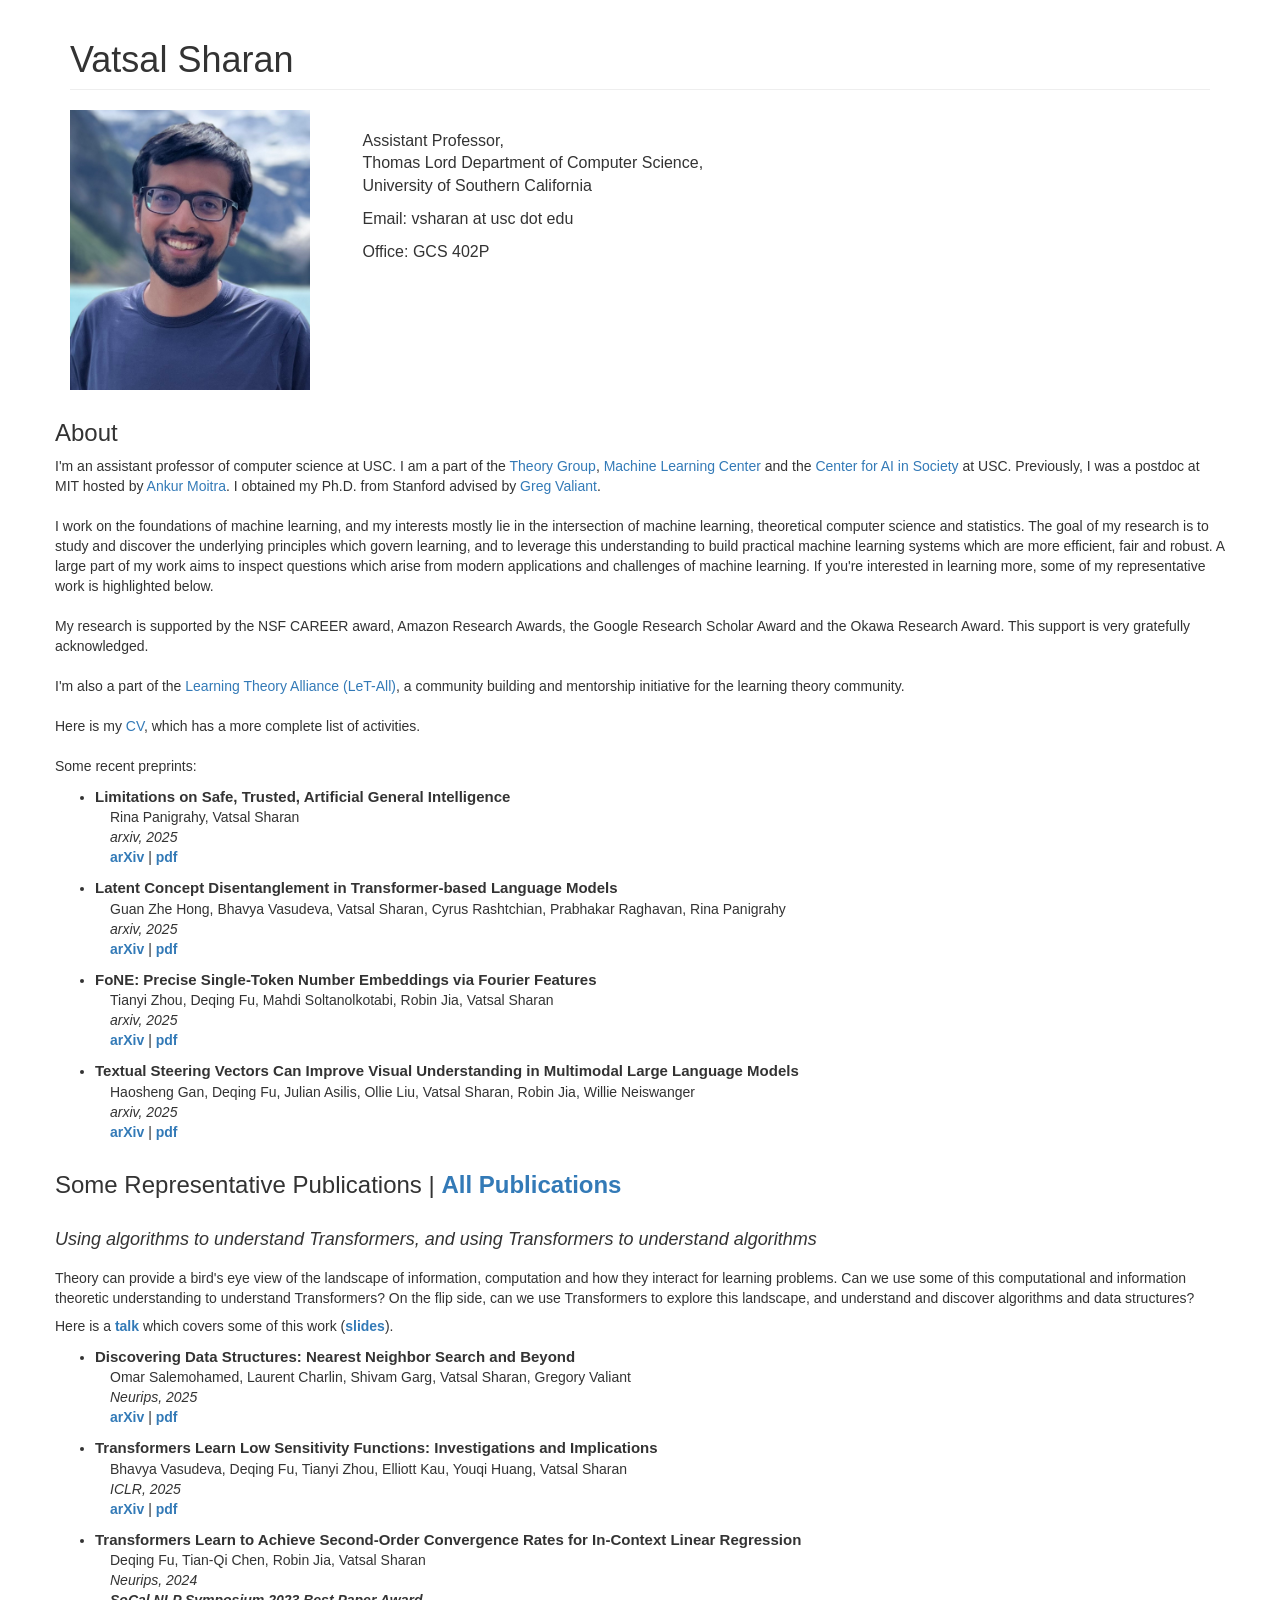
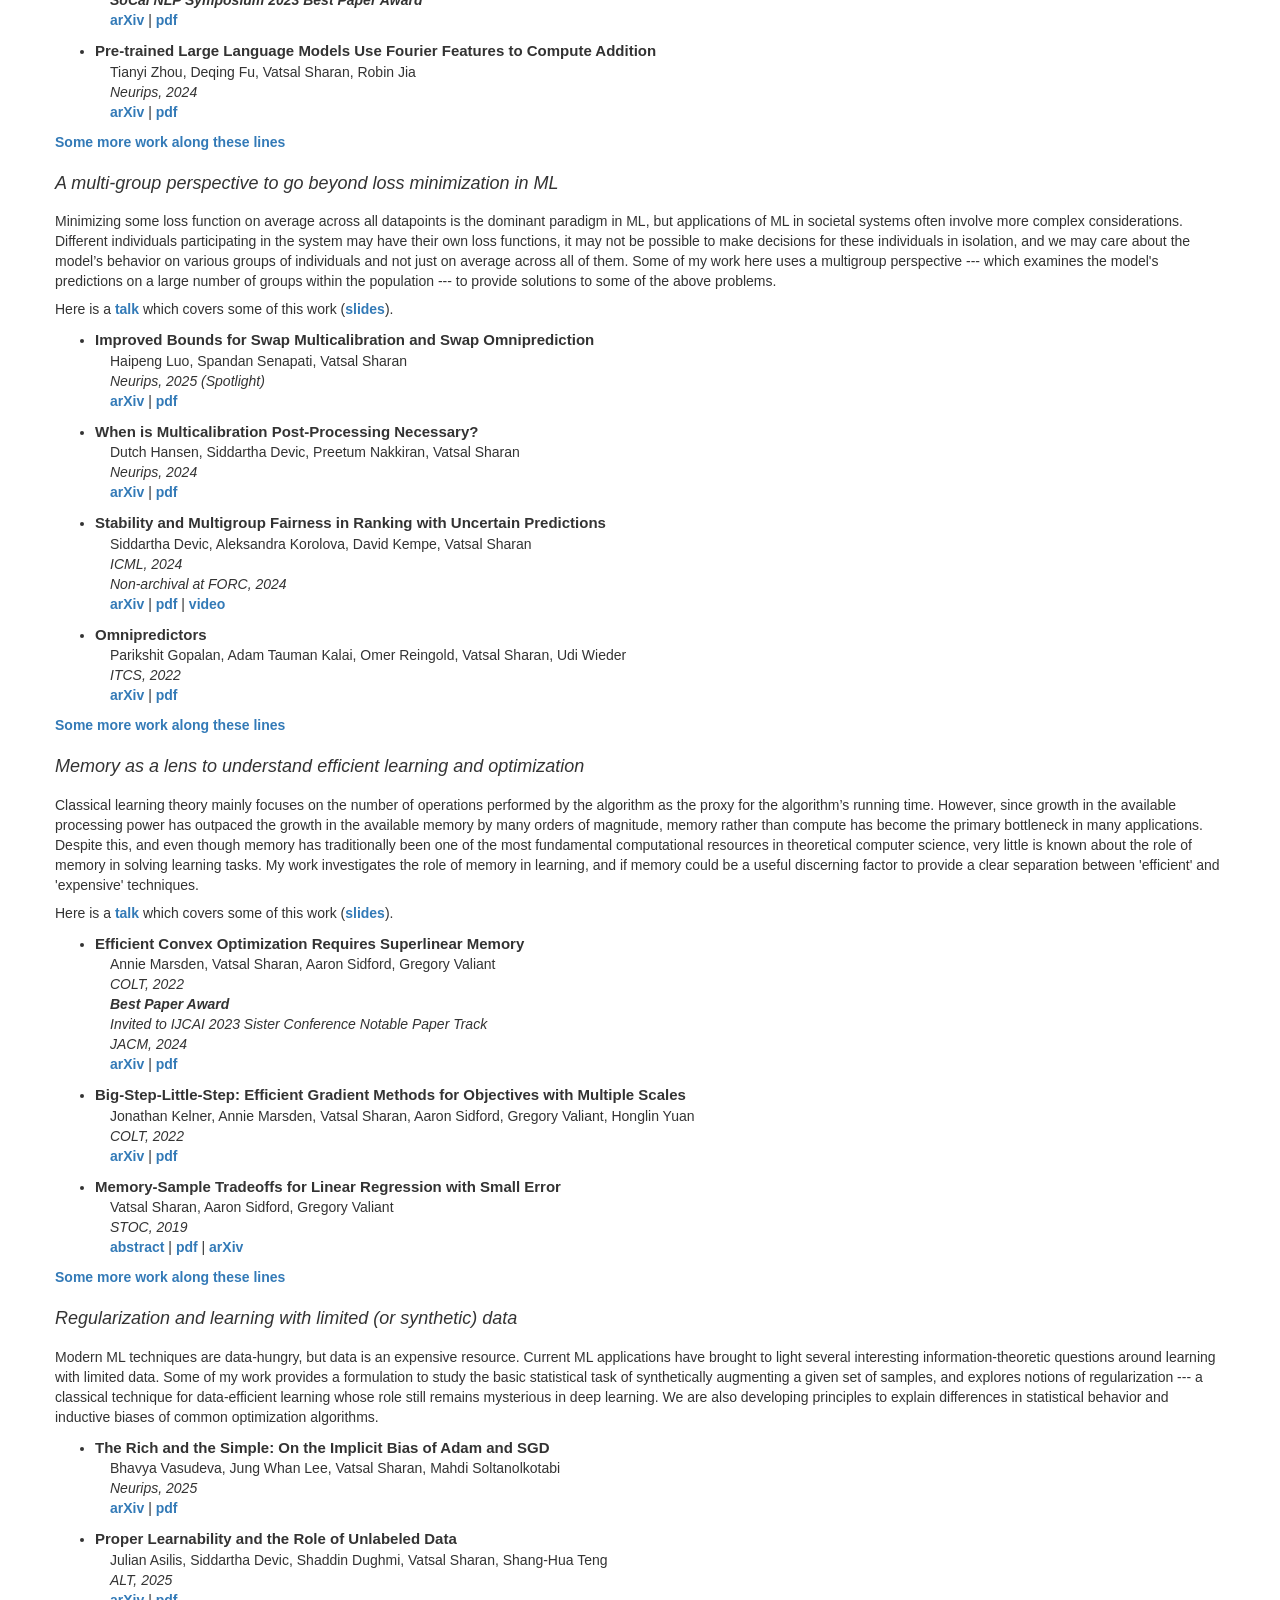
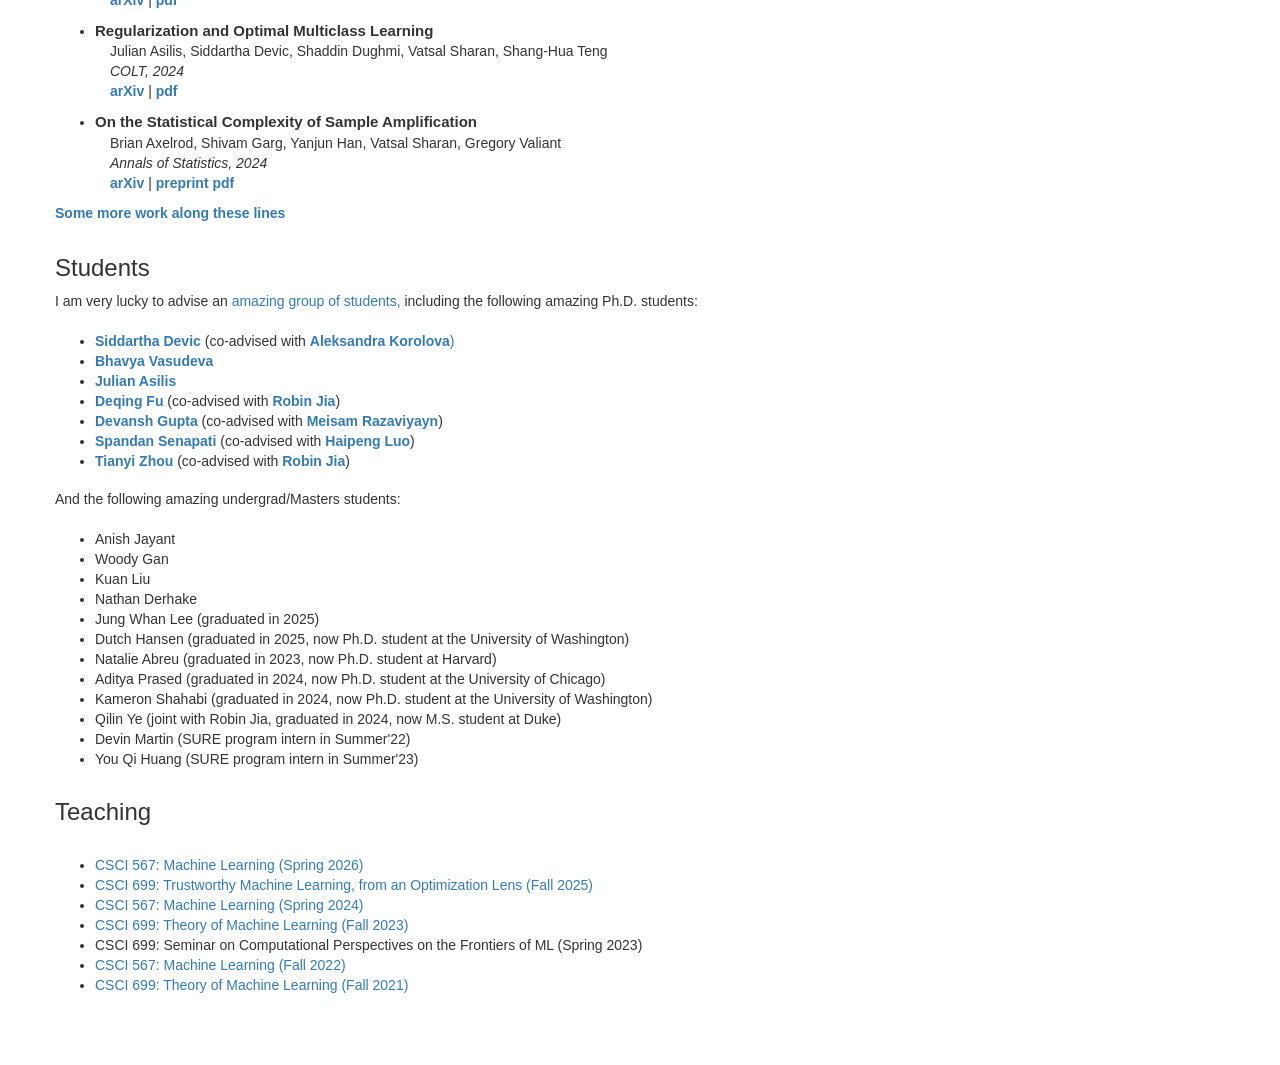
==== index.html @ dac57f06 "spring 26" ====
<!DOCTYPE html>
<html lang="en">
  <head>

    <meta charset="utf-8">
    <meta http-equiv="X-UA-Compatible" content="IE=edge">
    <meta name="viewport" content="width=device-width, initial-scale=1">
    <!-- The above 3 meta tags *must* come first in the head; any other head content must come *after* these tags -->

    <!-- Bootstrap core CSS -->
    <link href="css/bootstrap.min.css" rel="stylesheet">
    <link href="css/bootstrap-responsive.min.css" rel="stylesheet">
    <link href="css/starter-template.css" rel="stylesheet">

    <title>Vatsal Sharan</title>

  </head>

  <body>
    
    <div class="container">

    	<div class="row">
            <div class="col-lg-12">
                <h1 class="page-header">Vatsal Sharan
                </h1>
            </div>
        </div>

      <div class="row">
        <div class="col-md-2">
		<div class="photo">
	  		<img id="picture" src="docs/vatsal.jpg" style="width:240px;height:280px;" class="photo_pic"/>
		</div>      
		</div>
        <div class="col-md-5 col-md-offset-1">
          <br>
		  <font size="3">
		  <p>Assistant Professor,<br>
		  Thomas Lord Department of Computer Science,<br>
          University of Southern California <br>
		  </p>
		  <p>
          Email: vsharan at usc dot edu
		  </p>
          <p>
          Office: GCS 402P
          </p>
		  </font>
		</div>
      </div>
      <div class="voffset1"></div>
      <div class="row">
        <div class="span12">
		<section id="about">

	    <h3>About</h3>

			<p>
            
            
            I'm an assistant professor of computer science at USC. I am a part of the <a href="https://viterbi-web.usc.edu/~cstheory/">Theory Group</a>, <a href="https://mascle.usc.edu/">Machine Learning Center</a> and the <a href="https://live-usc-cais.pantheonsite.io/">Center for AI in Society</a> at USC.
 Previously, I was a postdoc at MIT hosted by <a href="https://people.csail.mit.edu/moitra/">Ankur Moitra</a>. I obtained my Ph.D. from Stanford advised by <a href="http://theory.stanford.edu/~valiant/">Greg Valiant</a>. <br><br>
            
            <!--I work on the foundations of machine learning, and my interests mostly lie in the intersection of machine learning, theoretical computer science and statistics. My research aims to understand fundamental limits for solving learning and estimation tasks given computational and information theoretic constraints, and to use this understanding to develop practical algorithms which are efficient, fair and robust. If you're interested in learning more, here are some questions I've recently been working on:
            -->
            
            I work on the foundations of machine learning, and my interests mostly lie in the intersection of machine learning, theoretical computer science and statistics. The goal of my research is to study and discover the underlying principles which govern learning, and to leverage this understanding to build practical machine learning systems which are more efficient, fair and robust. A large part of my work aims to inspect questions which arise from modern applications and challenges of machine learning. If you're interested in learning more, some of my representative work is highlighted below.
            
            
            <!--If you're interested in learning more, here are some questions I've recently been working on:
            
            <ul>
                <li>What is the role of computational and statistical constraints in learning and optimization? Are there inherent trade-offs between the amount of memory required for learning or optimization, and the amount of data or computation required? How do we solve learning tasks  with limited data, such as by designing optimal data augmentation and regularization techniques?
                <li>What are appropriate notions of fairness in various domains, and how do we train models which respect these notions? Similarly, how do we ensure trained models are robust, such as when evaluated on data distributions which differ from the original training distribution?
                <li>How can we understand deep neural networks and foundation models in the context of some of the above considerations?
            </ul>
            -->
            
            <br><br>
            
            
             My research is supported by the NSF CAREER award, Amazon Research Awards, the Google Research Scholar Award and the Okawa Research Award. This support is very gratefully acknowledged.<br><br>

        
            
            <!-- <div style="font-size:15px;font-weight:bold">I'm looking to take Ph.D. students for Fall 2022. If interested, please apply to the CS Ph.D. program at USC and mention my name in your application. I especially encourage members of underrepresented groups in computer science to apply. USC offers some <a href="https://gradadm.usc.edu/lightboxes/us-students-fee-waivers/">fee waivers </a> for eligible applicants.


            
            <br></div>-->
            
            I'm also a part of the <a href="https://let-all.com/">Learning Theory Alliance (LeT-All)</a>, a community building and mentorship initiative for the learning theory community. <br><br>

            Here is my <a href="docs/Vatsal-Resume.pdf">CV</a>, which has a more complete list of activities.<br><br>

            Some recent preprints:

<ul>

<li><p> <div style="font-size:15px;font-weight:bold;">
                Limitations on Safe, Trusted, Artificial General Intelligence
              </div>
                <div style="margin-left: 15px;">
                Rina Panigrahy, Vatsal Sharan
            <br>
            <i>arxiv, 2025</i><br>
            <a href="https://arxiv.org/abs/2509.21654"><b>arXiv</b></a> | <a href="https://arxiv.org/pdf/2509.21654"><b>pdf</b></a>
                </div>
            </p></li>
            
            <li><p> <div style="font-size:15px;font-weight:bold;">
                Latent Concept Disentanglement in Transformer-based Language Models
              </div>
                <div style="margin-left: 15px;">
                Guan Zhe Hong, Bhavya Vasudeva, Vatsal Sharan, Cyrus Rashtchian, Prabhakar Raghavan, Rina Panigrahy
            <br>
            <i>arxiv, 2025</i><br>
            <a href="https://arxiv.org/abs/2506.16975"><b>arXiv</b></a> | <a href="https://arxiv.org/pdf/2506.16975"><b>pdf</b></a>
                </div>
            </p></li>

            <li><p> <div style="font-size:15px;font-weight:bold;">
                FoNE: Precise Single-Token Number Embeddings via Fourier Features
              </div>
                <div style="margin-left: 15px;">
                Tianyi Zhou, Deqing Fu, Mahdi Soltanolkotabi, Robin Jia, Vatsal Sharan
            <br>
            <i>arxiv, 2025</i><br>
            <a href="https://arxiv.org/abs/2502.09741"><b>arXiv</b></a> | <a href="https://arxiv.org/pdf/2502.09741"><b>pdf</b></a>
                </div>
            </p></li>

            <li><p> <div style="font-size:15px;font-weight:bold;">
                Textual Steering Vectors Can Improve Visual Understanding in Multimodal Large Language Models
              </div>
                <div style="margin-left: 15px;">
                Haosheng Gan, Deqing Fu, Julian Asilis, Ollie Liu, Vatsal Sharan, Robin Jia, Willie Neiswanger
            <br>
            <i>arxiv, 2025</i><br>
            <a href="https://arxiv.org/abs/2505.14071"><b>arXiv</b></a> | <a href="https://arxiv.org/pdf/2505.14071"><b>pdf</b></a>
                </div>
            </p></li>


            </ul>


		</section>

      


	  <section id="papers">
	    <h3>Some Representative Publications | <a href="https://vatsalsharan.github.io/pubs.html"><b>All Publications</b></a> </h3>
            
            <div style="height: 12px;"></div>
            
            <h4><em>Using algorithms to understand Transformers, and using Transformers to understand algorithms</em></h4>
            
            <div style="height: 8px;"></div>
           
     Theory can provide a bird's eye view of the landscape of information, computation and how they interact for learning problems. Can we use some of this computational and information theoretic understanding to understand Transformers? On the flip side, can we use Transformers to explore this landscape, and understand and discover algorithms and data structures?
     
     <div style="height: 8px;"></div>
     
     Here is a <a href="https://www.youtube.com/watch?v=qHWBk5ewYwI"><b>talk</b></a> which covers some of this work (<a href="docs/vatsal_simons.pdf"><b>slides</b></a>).

            <br>
            
            <ul>

            <li><p><div style="font-size:15px;font-weight:bold;">
                Discovering Data Structures: Nearest Neighbor Search and Beyond
            </div>
                <div style="margin-left: 15px;">
                    Omar Salemohamed, Laurent Charlin, Shivam Garg, Vatsal Sharan, Gregory Valiant
            <br>
            <i>Neurips, 2025</i><br>
            <a href="https://arxiv.org/abs/2411.03253"><b>arXiv</b></a> | <a href="https://arxiv.org/pdf/2411.03253"><b>pdf</b></a>
                </div>
            </p></li>

            <li><p><div style="font-size:15px;font-weight:bold;">
                Transformers Learn Low Sensitivity Functions: Investigations and Implications
            </div>
                <div style="margin-left: 15px;">
                Bhavya Vasudeva, Deqing Fu, Tianyi Zhou, Elliott Kau, Youqi Huang, Vatsal Sharan
            <br>
            <i>ICLR, 2025</i><br>
            <a href="https://arxiv.org/abs/2403.06925"><b>arXiv</b></a> | <a href="https://arxiv.org/pdf/2403.06925"><b>pdf</b></a>
                </div>
            </p></li>
            
            <li><p> <div style="font-size:15px;font-weight:bold;">
                Transformers Learn to Achieve Second-Order Convergence Rates for In-Context Linear Regression
              </div>
                <div style="margin-left: 15px;">
                Deqing Fu, Tian-Qi Chen, Robin Jia, Vatsal Sharan
            <br>
            <i>Neurips, 2024</i><br>
            <i><b> SoCal NLP Symposium 2023 Best Paper Award </b></i><br>
            <a href="https://arxiv.org/abs/2310.17086"><b>arXiv</b></a> | <a href="https://arxiv.org/pdf/2310.17086.pdf"><b>pdf</b></a>
                </div>
            </p></li>
            
            <li><p><div style="font-size:15px;font-weight:bold;">
                 Pre-trained Large Language Models Use Fourier Features to Compute Addition
            </div>
                <div style="margin-left: 15px;">
                Tianyi Zhou, Deqing Fu, Vatsal Sharan, Robin Jia

            <br>
            <i>Neurips, 2024</i><br>
            <a href="https://arxiv.org/abs/2406.03445"><b>arXiv</b></a> | <a href="https://arxiv.org/pdf/2406.03445"><b>pdf</b></a>
                </div>
            </p></li>
            
            
            
            
            
            
    </ul>
            
            <a data-toggle="collapse" href="#collapseTf"><b>Some more work along these lines</b></a>
            
            <div class="collapse space justify" id="collapseTf">
                
                <ul>
                    
                    <li><p><div style="font-size:15px;font-weight:bold;">
                         Mitigating Simplicity Bias in Deep Learning for Improved OOD Generalization and Robustness
                    </div>
                        <div style="margin-left: 15px;">
                        Bhavya Vasudeva, Kameron Shahabi, Vatsal Sharan
                    <br>
                    <i>TMLR, 2024</i><br>
                    <a href="https://arxiv.org/abs/2310.06161"><b>arXiv</b></a> | <a href="https://arxiv.org/pdf/2310.06161.pdf"><b>pdf</b></a>
                        </div>
                    </p></li>
                   

                    <li><p><div style="font-size:15px;font-weight:bold">One Network Fits All? Modular versus Monolithic Task Formulations in Neural Networks
                        Learning</div>
                        <div style="margin-left: 15px;">
                        Atish Agarwala, Abhimanyu Das, Brendan Juba, Rina Panigrahy, Vatsal Sharan, Xin Wang, Qiuyi Zhang<br>
                        <i>ICLR, 2021</i><br>
                        <a data-toggle="collapse" href="#collapseExample_deep"><b>abstract</b></a></b></a> | <a href="https://arxiv.org/abs/2103.15261"><b>arXiv</b></a> | <a href="https://arxiv.org/pdf/2103.15261.pdf"><b>pdf</b></a> | <a href="https://iclr.cc/virtual/2021/poster/3253"><b>video</b></a>
                        </div>
                        </p></li>
                    
                    </ul>
                
                
            </div>
            
        
            
            <div style="height: 12px;"></div>
            
            <h4><em>A multi-group perspective to go beyond loss minimization in ML</em></h4>
            

            
            <div style="height: 8px;"></div>
            
            Minimizing some loss function on average across all datapoints is the dominant paradigm in ML, but applications of ML in societal systems often involve more complex considerations. Different individuals participating in the system may have their own loss functions, it may not be possible to make decisions for these individuals in isolation, and we may care about the model’s behavior on various groups of individuals and not just on average across all of them. Some of my work here uses a multigroup perspective --- which examines the model's predictions on a large number of groups within the population --- to provide solutions to some of the above problems.
            <div style="height: 8px;"></div>
            
            Here is a <a href="https://www.birs.ca/events/2024/5-day-workshops/24w5308/videos/watch/202410221336-Sharan.html"><b>talk</b></a> which covers some of this work (<a href="docs/vatsal_banff.pdf"><b>slides</b></a>).
            <br>
        
        <ul>

        <li><p><div style="font-size:15px;font-weight:bold;">
                 Improved Bounds for Swap Multicalibration and Swap Omniprediction
            </div>
                <div style="margin-left: 15px;">
                Haipeng Luo, Spandan Senapati, Vatsal Sharan

            <br>
            <i>Neurips, 2025 (Spotlight)</i><br>
            <a href="https://arxiv.org/abs/2505.20885"><b>arXiv</b></a> | <a href="https://arxiv.org/pdf/2505.20885"><b>pdf</b></a>
                </div>
            </p></li>

        
        <li><p><div style="font-size:15px;font-weight:bold;">
           When is Multicalibration Post-Processing Necessary?
        </div>
            <div style="margin-left: 15px;">
            Dutch Hansen, Siddartha Devic, Preetum Nakkiran, Vatsal Sharan
        <br>
        <i>Neurips, 2024</i><br>
        <a href="https://arxiv.org/abs/2406.06487"><b>arXiv</b></a> | <a href="https://arxiv.org/pdf/2406.06487"><b>pdf</b></a>
            </div>
        </p></li>
        
        <li><p><div style="font-size:15px;font-weight:bold;">
            Stability and Multigroup Fairness in Ranking with Uncertain Predictions
        </div>
            <div style="margin-left: 15px;">
            Siddartha Devic, Aleksandra Korolova, David Kempe, Vatsal Sharan
        <br>
        <i>ICML, 2024</i><br>
        <i>Non-archival at FORC, 2024</i><br>
        <a href="https://arxiv.org/abs/2402.09326"><b>arXiv</b></a> | <a href="https://arxiv.org/pdf/2402.09326"><b>pdf</b></a> | <a href="https://www.youtube.com/watch?v=qCFDnBHfGtk"><b>video</b></a>
            </div>
        </p></li>
        
        <li><p><div style="font-size:15px;font-weight:bold">Omnipredictors
        </div>
            <div style="margin-left: 15px;">
        Parikshit Gopalan, Adam Tauman Kalai, Omer Reingold, Vatsal Sharan, Udi Wieder
        <br>
        <i>ITCS, 2022</i><br>
        <a href="https://arxiv.org/pdf/2109.05389"><b>arXiv</b></a> | <a href="https://arxiv.org/pdf/2109.05389.pdf"><b>pdf</b></a>
            </div>
        </p></li>
        
        </ul>
        
        <a data-toggle="collapse" href="#collapseFair"><b>Some more work along these lines</b></a>
        
        <div class="collapse space justify" id="collapseFair">
            
            <ul>

            <li><p><div style="font-size:15px;font-weight:bold;">
                 Simultaneous Swap Regret Minimization via KL-Calibration
            </div>
                <div style="margin-left: 15px;">
                Haipeng Luo, Spandan Senapati, Vatsal Sharan

            <br>
            <i>Neurips, 2025 (Spotlight)</i><br>
            <a href="https://arxiv.org/abs/2502.16387"><b>arXiv</b></a> | <a href="https://arxiv.org/pdf/2502.16387"><b>pdf</b></a>
                </div>
            </p></li>
                
                <li><p><div style="font-size:15px;font-weight:bold;">
                     Optimal Multiclass U-Calibration Error and Beyond
                </div>
                    <div style="margin-left: 15px;">
                    Haipeng Luo, Spandan Senapati, Vatsal Sharan

                <br>
                <i>Neurips, 2024</i><br>
                <a href="https://arxiv.org/abs/2405.19374"><b>arXiv</b></a> | <a href="https://arxiv.org/pdf/2405.19374"><b>pdf</b></a>
                    </div>
                </p></li>
                
                <li><p><div style="font-size:15px;font-weight:bold">Fairness in Matching under Uncertainty
                </div>
                    <div style="margin-left: 15px;">
                    Siddartha Devic, David Kempe, Vatsal Sharan, Aleksandra Korolova
                <br>
                <i>ICML, 2023</i><br>
                <i>Non-archival at EAAMO, 2023</i><br>
                <a href="https://arxiv.org/abs/2302.03810"><b>arXiv</b></a> | <a href="https://arxiv.org/pdf/2302.03810.pdf"><b>pdf</b></a>
                    </div></p></li>
                
                <li><p><div style="font-size:15px;font-weight:bold">KL Divergence Estimation with Multi-group Attribution
                </div>
                    <div style="margin-left: 15px;">
                    Parikshit Gopalan, Nina Narodytska, Omer Reingold, Vatsal Sharan, Udi Wieder
                <br>
                <i>arXiv, 2022</i><br>
                <a href="https://arxiv.org/abs/2202.13576"><b>arXiv</b></a> | <a href="https://arxiv.org/pdf/2202.13576.pdf"><b>pdf</b></a>
                    </div>
                </p></li>
                
                <li><p><div style="font-size:15px;font-weight:bold">Multicalibrated Partitions for Importance Weights
                </div>
                    <div style="margin-left: 15px;">
                Parikshit Gopalan, Omer Reingold, Vatsal Sharan, Udi Wieder
                <br>
                <i>ALT, 2022</i><br>
                <a href="https://arxiv.org/abs/2103.05853"><b>arXiv</b></a> | <a href="https://arxiv.org/pdf/2103.05853.pdf"><b>pdf</b></a>
                    </div>
                </p></li>
                
                
                </ul>
            
        </div>
        
        <div style="height: 12px;"></div>
        
        
        <h4>
            <em>Memory as a lens to understand efficient learning and optimization</em>
          </h4>
        
        <div style="height: 8px;"></div>
        
        Classical learning theory  mainly focuses on the number of operations performed by the algorithm as the proxy for the algorithm’s running time. However, since growth in the available processing power has outpaced the growth in the available memory by many orders of magnitude, memory rather than compute has become the primary bottleneck in many applications. Despite this, and even though memory has traditionally been one of the most fundamental computational resources in theoretical computer science, very little is known about the role of memory in solving learning tasks. My work investigates the role of memory in learning, and if memory could be a useful discerning factor to provide a clear separation between 'efficient' and 'expensive' techniques.
        <div style="height: 8px;"></div>
        
        Here is a <a href="https://www.youtube.com/watch?v=--vC_MXcbFA"><b>talk</b></a> which covers some of this work (<a href="docs/vatsal_ipam.pdf"><b>slides</b></a>).
        
        <ul>
            
            <li><p><div style="font-size:15px;font-weight:bold">Efficient Convex Optimization Requires Superlinear Memory
            </div>
                <div style="margin-left: 15px;">
            Annie Marsden, Vatsal Sharan, Aaron Sidford, Gregory Valiant
            <br>
            <i>COLT, 2022</i><br>
            <i><b> Best Paper Award </b> </i><br>
            <i>Invited to IJCAI 2023 Sister Conference Notable Paper Track</i><br>
            <i>JACM, 2024</i><br>
            <a href="https://arxiv.org/abs/2203.15260"><b>arXiv</b></a> | <a href="https://arxiv.org/pdf/2203.15260.pdf"><b>pdf</b></a>
                </div>
            </p></li>
            
            <li><p><div style="font-size:15px;font-weight:bold">Big-Step-Little-Step: Efficient Gradient Methods for Objectives with Multiple Scales
            </div>
                <div style="margin-left: 15px;">
            Jonathan Kelner, Annie Marsden, Vatsal Sharan, Aaron Sidford, Gregory Valiant, Honglin Yuan
            <br>
            <i>COLT, 2022</i><br>
            <a href="https://arxiv.org/abs/2111.03137"><b>arXiv</b></a> | <a href="https://arxiv.org/pdf/2111.03137.pdf"><b>pdf</b></a>
                </div>
            </p></li>
            
            <li><p><div style="font-size:15px;font-weight:bold">Memory-Sample Tradeoffs for Linear Regression with Small Error</div>
                <div style="margin-left: 15px;">
                    Vatsal Sharan, Aaron Sidford, Gregory Valiant<br>
                <i>STOC, 2019</i><br>
                <a data-toggle="collapse" href="#collapseExample4"><b>abstract</b></a> | <a href="https://arxiv.org/pdf/1904.08544.pdf"><b>pdf</b></a> | <a href="https://arxiv.org/abs/1904.08544"><b>arXiv</b></a>
                </div>
                </p></li>
            
            <div class="collapse space justify" id="collapseExample4">
                What is the role of memory in continuous optimization and learning? Are there inherent trade-offs between the available memory and the data requirement? Is it possible to achieve the sample complexity of second-order optimization methods with significantly less memory? We raise these questions, and show the first nontrivial lower bounds for linear regression with super-linear memory: we show that there is a gap between the sample complexity of algorithms with quadratic memory and that of any algorithm with sub-quadratic memory. <br><br>
            </div>
            
            
            </ul>
        
        <a data-toggle="collapse" href="#collapseMemory"><b>Some more work along these lines</b></a>
        
        <div class="collapse space justify" id="collapseMemory">
            
            <ul>
                
                <li><p><div style="font-size:15px;font-weight:bold">NeuroSketch: A Neural Network Method for Fast and Approximate Evaluation of Range Aggregate Queries
                </div>
                    <div style="margin-left: 15px;">
                    Sepanta Zeighami, Vatsal Sharan, Cyrus Shahabi
                <br>
                <i>SIGMOD, 2023</i><br>
                <a href="https://arxiv.org/abs/2211.10832"><b>arXiv</b></a> | <a href="https://arxiv.org/pdf/2211.10832.pdf"><b>pdf</b></a>
                    </div>
                </p></li>
                
                <li><p><div style="font-size:15px;font-weight:bold">Compressed Factorization: Fast and Accurate Low-Rank Factorization of Compressively-Sensed Data</div>
                    <div style="margin-left: 15px;">
                        Vatsal Sharan, Kai Sheng Tai, Peter Bailis, Gregory Valiant</i><br>
                    <i>ICML, 2019 </i><br>
                    <a data-toggle="collapse" href="#collapseExample3"><b>abstract</b></a> | <a href="https://arxiv.org/pdf/1706.08146.pdf"><b>pdf</b></a> | <a href="https://arxiv.org/abs/1706.08146"><b>arXiv</b></a> | <a href="https://github.com/kaishengtai/compressed-factorization"><b>code</b></a> | <a data-toggle="collapse" href="#video3"><b>spotlight video</b></a>
                    </div>
                    </p></li>
                
                <div class="collapse space justify" id="collapseExample3">
                    What learning algorithms can be run directly on compressively-sensed data? If we compress a high dimensional matrix via a random projection, then what is the relationship between the factors of the original matrix and the factors of the compressed matrix? While it is well-known that random projections preserve a number of geometric properties of a dataset, this work shows that random projections can also preserve certain solutions to non-convex, NP-Hard problems like non-negative matrix factorization---both in theory and in practice.<br><br>
                </div>
                
                <div class="collapse space justify" id="video3">
                    Jump to 53:20 in this <a href="https://slideslive.com/38917770/optimization">video</a>.<br>
                </div>
                
                <li><p><div style="font-size:15px;font-weight:bold">Efficient Anomaly Detection via Matrix Sketching</div>
                    <div style="margin-left: 15px;">
                        Vatsal Sharan, Parikshit Gopalan, Udi Wieder</i><br>
                    <i>NeurIPS, 2018</i><br>
                    <a data-toggle="collapse" href="#collapseExample6"><b>abstract</b></a> | <a href="https://arxiv.org/pdf/1804.03065.pdf"><b>pdf</b></a> | <a href="https://arxiv.org/abs/1804.03065"><b>arXiv</b></a>
                    </div>
                    </p></li>
                
                <div class="collapse space justify" id="collapseExample6">
                    PCA based anomaly scores are commonly used for finding anomalies in high-dimensional data. The naive algorithms for computing these scores explicitly compute the PCA of the covariance matrix which uses space quadratic in the dimensionality of the data. Using matrix sketching tools and new matrix perturbation inequalities, we give the first streaming algorithms for computing these scores that use space that is linear or sublinear in the dimension.<br><br>
                </div>
                
                <li><p><div style="font-size:15px;font-weight:bold">Moment-Based Quantile Sketches for Efficient High Cardinality Aggregation Queries</div>
                    <div style="margin-left: 15px;">
                        Edward Gan, Jialin Ding, Kai Sheng Tai, Vatsal Sharan, Peter Bailis</i><br>
                    <i>VLDB, 2018</i><br>
                    <a data-toggle="collapse" href="#collapseExample8"><b>abstract</b></a> | <a href="https://arxiv.org/pdf/1803.01969.pdf"><b>pdf</b></a> | <a href="https://arxiv.org/abs/1803.01969"><b>arXiv</b></a> | <a href="https://github.com/stanford-futuredata/msketch"><b>code</b></a>
                    </div>
                    </p></li>
                
                <div class="collapse space justify" id="collapseExample8">
                    We propose a compact and efficiently mergeable sketch for answering quantile queries on a dataset. This data structure, which we refer to as the moments sketch, operates with a small memory footprint (200 bytes) and achieves computationally efficient (50ns) merges by tracking only a set of summary statistics, notably the sample moments.<br><br>
                </div>
                
                <li><p><div style="font-size:15px;font-weight:bold">Prediction with a Short Memory</div>
                    <div style="margin-left: 15px;">
                        Vatsal Sharan, Sham Kakade, Percy Liang, Gregory Valiant</i><br>
                    <i>STOC, 2018</i><br>
                    <a data-toggle="collapse" href="#collapseExample9"><b>abstract</b></a> | <a href="https://arxiv.org/pdf/1612.02526.pdf"><b>pdf</b></a> | <a href="https://arxiv.org/abs/1612.02526"><b>arXiv</b></a> | <a href="https://theorydish.blog/2017/11/29/prediction-with-a-short-memory/"><b>blog</b></a> | <a href="https://www.youtube.com/watch?v=-Lhmr9vqjrE&t=5s"><b>video</b></a>
                    </div>
                    </p></li>
                
                <div class="collapse space justify" id="collapseExample9">
                    When is it necessary to remember significant information from the distant past to make good predictions about the future in sequential prediction tasks? How do we consolidate and reference memories about the past in order to predict the future? This work studies these questions, and the findings are perhaps counterintuitive: we show that a simple (Markov) model which bases its predictions on only the most recent observations and the statistics of short windows, can  achieve small error on average with respect to a large class of sequences, such as those generated by Hidden Markov Models (HMMs). This shows that long-term memory may not be necessary for making good predictions on average, even on sequences generated by complex processes that have long-range dependencies.<br><br>
                </div>
                
                <li><p><div style="font-size:15px;font-weight:bold">Sketching Linear Classifiers over Data Streams</div>
                    <div style="margin-left: 15px;">
                        Kai Sheng Tai, Vatsal Sharan, Peter Bailis, Gregory Valiant</i><br>
                    <i>SIGMOD, 2018</i><br>
                    <a data-toggle="collapse" href="#collapseExample10"><b>abstract</b></a> | <a href="https://arxiv.org/pdf/1711.02305.pdf"><b>pdf</b></a> | <a href="https://arxiv.org/abs/1711.02305"><b>arXiv</b></a> | <a href="https://github.com/stanford-futuredata/wmsketch"><b>code</b></a>
                    </div>
                    </p></li>
                
                <div class="collapse space justify" id="collapseExample10">
                    We introduce a new sub-linear space sketch---the Weight-Median Sketch---for learning compressed linear classifiers over data streams while supporting the efficient recovery of large-magnitude weights in the classifier. The Weight-Median Sketch adopts the core data structure used in the Count-Sketch, but, instead of sketching counts, it captures sketched gradient updates to the model parameters. We establishes recovery guarantees for our sketch and demonstrate empirical improvements in memory-accuracy trade-offs over alternative memory-budgeted methods. <br><br>
                </div>
                
                </ul>
            
        </div>
        
        <div style="height: 12px;"></div>
        
        <h4>
            <em>Regularization and learning with limited (or synthetic) data</em>
          </h4>
        
        <div style="height: 8px;"></div>
        
        Modern ML techniques are data-hungry, but data is an expensive resource. Current ML applications have brought to light several interesting information-theoretic questions around learning with limited data. Some of my work provides a formulation to study the basic statistical task of synthetically augmenting a given set of samples, and explores notions of regularization --- a classical technique for data-efficient learning whose role still remains mysterious in deep learning. We are also developing principles to explain differences in statistical behavior and inductive biases of common optimization algorithms.
        
        <ul>

        <li><p><div style="font-size:15px;font-weight:bold;">
                 The Rich and the Simple: On the Implicit Bias of Adam and SGD
            </div>
                <div style="margin-left: 15px;">
                Bhavya Vasudeva, Jung Whan Lee, Vatsal Sharan, Mahdi Soltanolkotabi

            <br>
            <i>Neurips, 2025</i><br>
            <a href="https://arxiv.org/abs/2505.24022"><b>arXiv</b></a> | <a href="https://arxiv.org/pdf/2505.24022"><b>pdf</b></a>
                </div>
            </p></li>

        <li><p><div style="font-size:15px;font-weight:bold;">
                  Proper Learnability and the Role of Unlabeled Data
            </div>
                <div style="margin-left: 15px;">
                Julian Asilis, Siddartha Devic, Shaddin Dughmi, Vatsal Sharan, Shang-Hua Teng
            <br>
            <i>ALT, 2025</i><br>
            <a href="https://arxiv.org/abs/2502.10359"><b>arXiv</b></a> | <a href="https://arxiv.org/pdf/2502.10359"><b>pdf</b></a>
                </div> </p></li>
            
            <li><p><div style="font-size:15px;font-weight:bold;">
                  Regularization and Optimal Multiclass Learning
            </div>
                <div style="margin-left: 15px;">
                Julian Asilis, Siddartha Devic, Shaddin Dughmi, Vatsal Sharan, Shang-Hua Teng
            <br>
            <i>COLT, 2024</i><br>
            <a href="https://arxiv.org/abs/2309.13692"><b>arXiv</b></a> | <a href="https://arxiv.org/pdf/2309.13692.pdf"><b>pdf</b></a>
                </div> </p></li>
            
            <li><p><div style="font-size:15px;font-weight:bold">On the Statistical Complexity of Sample Amplification
            </div>
                <div style="margin-left: 15px;">
            Brian Axelrod, Shivam Garg, Yanjun Han, Vatsal Sharan, Gregory Valiant
            <br>
            <i>Annals of Statistics, 2024</i><br>
            <a href="https://arxiv.org/abs/2201.04315"><b>arXiv</b></a> | <a href="https://vatsalsharan.github.io/annals_sample_amplification.pdf"><b>preprint pdf</b></a>
                </div>
            </p></li>
            
        </ul>
        
        <a data-toggle="collapse" href="#collapseData"><b>Some more work along these lines</b></a>
        
        <div class="collapse space justify" id="collapseData">
            
            <ul>
                
               

               <li><p><div style="font-size:15px;font-weight:bold;">
                   Transductive Sample Complexities Are Compact
               </div>
                   <div style="margin-left: 15px;">
                   Julian Asilis, Siddartha Devic, Shaddin Dughmi, Vatsal Sharan, Shang-Hua Teng

               <br>
               <i>Neurips, 2024</i><br>
               <a href="https://arxiv.org/abs/2402.10360"><b>arXiv</b></a> | <a href="https://arxiv.org/pdf/2402.10360"><b>pdf</b></a>
                   </div>
               </p></li>
               
               <li><p><div style="font-size:15px;font-weight:bold;">
                   Open Problem: Can Local Regularization Learn All Multiclass Problems?
               </div>
                   <div style="margin-left: 15px;">
                   Julian Asilis, Siddartha Devic, Shaddin Dughmi, Vatsal Sharan, Shang-Hua Teng
               <br>
               <i>Open Problem @ COLT, 2024</i><br>
                <a href="https://jasilis.com/documents/papers/open-problem-local-regularization.pdf"><b>pdf</b></a>
                   </div></p></li>
               
               <li><p><div style="font-size:15px;font-weight:bold">Sample Amplification: Increasing Dataset Size even when Learning is Impossible</div>
                   <div style="margin-left: 15px;">
                       Brian Axelrod, Shivam Garg, Vatsal Sharan, Gregory Valiant<br>
                <i>ICML, 2020 </i><br>
                <a data-toggle="collapse" href="#collapseExample_sample"><b>abstract</b></a> | <a href="https://arxiv.org/pdf/1904.12053.pdf"><b>pdf</b></a> | <a href="https://arxiv.org/abs/1904.12053"><b>arXiv</b></a> | <a data-toggle="collapse" href="#video2"><b>video</b></a>
                   </div>
                </p></li>

                <div class="collapse space justify" id="collapseExample_sample">
                  <i>Is learning a distribution always necessary for generating new samples from the distribution?</i> We introduce the problem of "sample amplification": given <i>n</i> independent draws from a distribution, <i>D</i> , to what extent is it possible to output a set of <i>m > n </i>  datapoints that are indistinguishable from <i>m</i>  i.i.d. draws from <i>D</i> ? Curiously, we show that nontrivial amplification is often possible in the regime where <i>n</i>  is too small to learn <i>D</i>  to any nontrivial accuracy.<br><br>
               </div>
               
               <div class="collapse space justify" id="video2">
                   Jump to 50:00 (or topic #27) in this <a href="https://slideslive.com/38922033/machine-learning-with-guarantees-1">video</a>.<br>
               </div>
                
                </ul>
            
        </div>
            
            
            <div style="height: 12px;"></div>

	  </section>
      
      <section id="students">
        <h3>Students</h3>

        I am very lucky to advise an <a href="docs/group_photo_2025.jpg">amazing group of students,</a> including the following amazing Ph.D. students:<br><br>

        <ul>

        <li> <a href="https://sid.devic.us/"><b>Siddartha Devic</b></a> (co-advised with <a href="https://www.korolova.com/"><b>Aleksandra Korolova</b>) </li>
        <li> <a href="https://estija.github.io/"><b>Bhavya Vasudeva</b></a> </li>
        <li> <a href="http://www.jasilis.com/"><b>Julian Asilis</b></a> </li>
        <li> <a href="https://sites.google.com/usc.edu/deqingfu"><b>Deqing Fu</b></a> (co-advised with <a href="https://robinjia.github.io/"><b>Robin Jia</b></a>) </li>
        <li> <a href="https://devanshgupta160.github.io/"><b> Devansh Gupta</b></a> (co-advised with <a href="https://sites.usc.edu/razaviyayn/"><b>Meisam Razaviyayn</b></a>) </li>
        <li> <a href="https://fellow4.github.io/"><b>Spandan Senapati</b></a> (co-advised with <a href="https://haipeng-luo.net/index.html"><b>Haipeng Luo</b></a>) </li>
        <li> <a href="https://kevinzhoutianyi.github.io/"><b>Tianyi Zhou </b></a> (co-advised with <a href="https://robinjia.github.io/"><b>Robin Jia</b></a>)  </li>

        </ul>
        <div style="height: 8px;"></div>
        
        And the following amazing undergrad/Masters students:<br><br>
        
        <ul>

        <li>    Anish Jayant </li>
        <li>    Woody Gan </li>
        <li>    Kuan Liu </li>
        <li>    Nathan Derhake </li>
         <li>   Jung Whan Lee (graduated in 2025)</li>
                 <li>    Dutch Hansen (graduated in 2025, now Ph.D. student at the University of Washington) </li>
         <li>   Natalie Abreu (graduated in 2023, now Ph.D. student at Harvard) </li>
         <li>   Aditya Prased (graduated in 2024, now Ph.D. student at the University of Chicago) </li>
         <li>   Kameron Shahabi (graduated in 2024, now Ph.D. student at the University of Washington) </li>
         <li>   Qilin Ye (joint with Robin Jia, graduated in 2024, now M.S. student at Duke) </li>
         <li>   Devin Martin (SURE program intern in Summer'22) </li>
         <li>   You Qi Huang (SURE program intern in Summer'23) </li>
        </ul>
      
      <section id="teaching">
      <h3>Teaching</h3><br>
      
      <ul>
      <li> <a href="https://vatsalsharan.github.io/spring26.html">CSCI 567: Machine Learning (Spring 2026) </a>
      <li> <a href="https://vatsalsharan.github.io/fall2025/">CSCI 699: Trustworthy Machine Learning, from an Optimization Lens (Fall 2025) </a>
          <li> <a href="https://vatsalsharan.github.io/spring24.html">CSCI 567: Machine Learning (Spring 2024) </a>
          <li> <a href="https://vatsalsharan.github.io/fall23.html">CSCI 699: Theory of Machine Learning (Fall 2023) </a>
          <li> CSCI 699: Seminar on Computational Perspectives on the Frontiers of ML (Spring 2023)
          <li> <a href="https://vatsalsharan.github.io/fall22.html">CSCI 567: Machine Learning (Fall 2022) </a>
          <li> <a href="https://vatsalsharan.github.io/fall21.html">CSCI 699: Theory of Machine Learning (Fall 2021) </a>
	 </ul>
     
     <br><br><br>
     
	</div>
      </div>
    </div>
  
    <script type="text/javascript" src="https://code.jquery.com/jquery-1.11.3.min.js"></script>

    <!-- Bootstrap core JavaScript
    ================================================== -->
    <!-- Placed at the end of the document so the pages load faster -->
    <script src="https://ajax.googleapis.com/ajax/libs/jquery/1.11.3/jquery.min.js"></script>
    <script src="js/bootstrap.min.js"></script>
    
  </body>
</html>
---- css/starter-template.css ----
.voffset1 { margin-top: 10px; }

body {
  padding-top: 0px;
}

section {
	padding-top:40px;
	margin-top:-40px;
}

div.space{
  padding-right: 10%;
}

div.justify{
    text-align: justify;
}
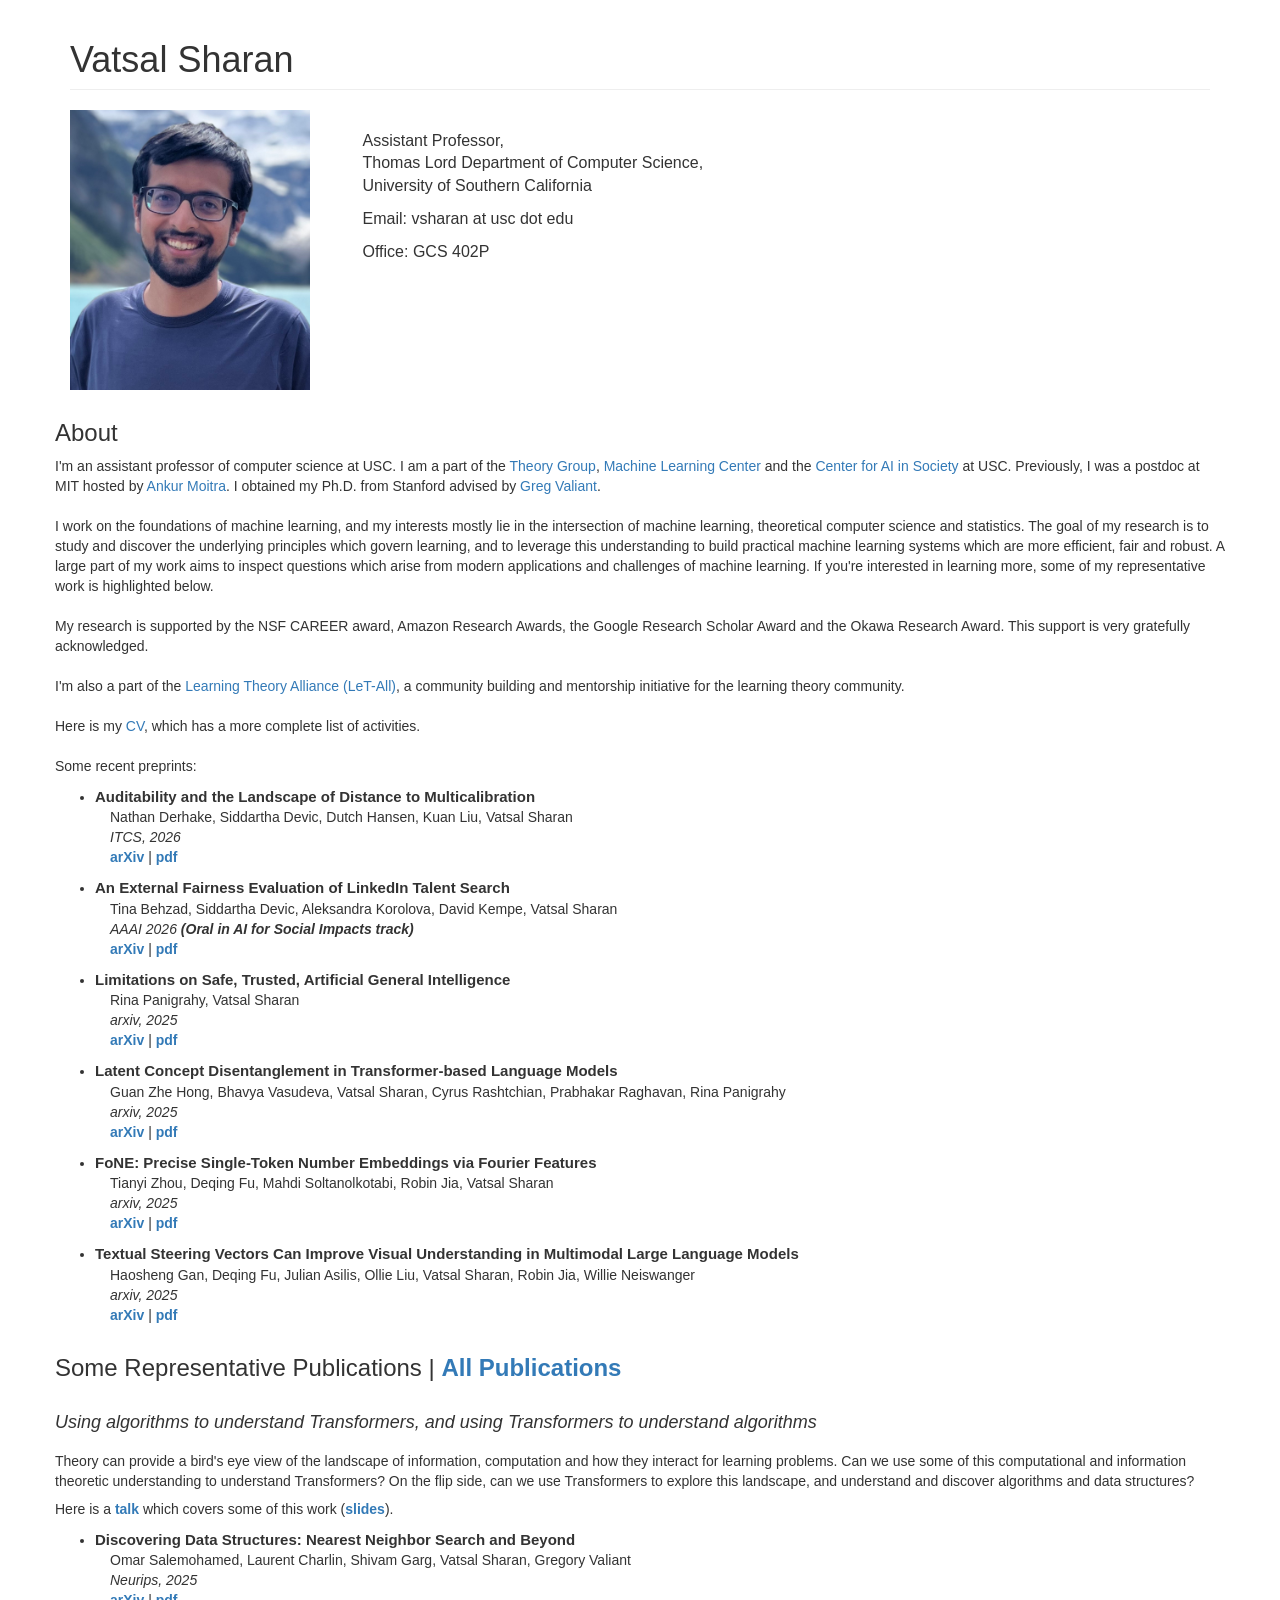
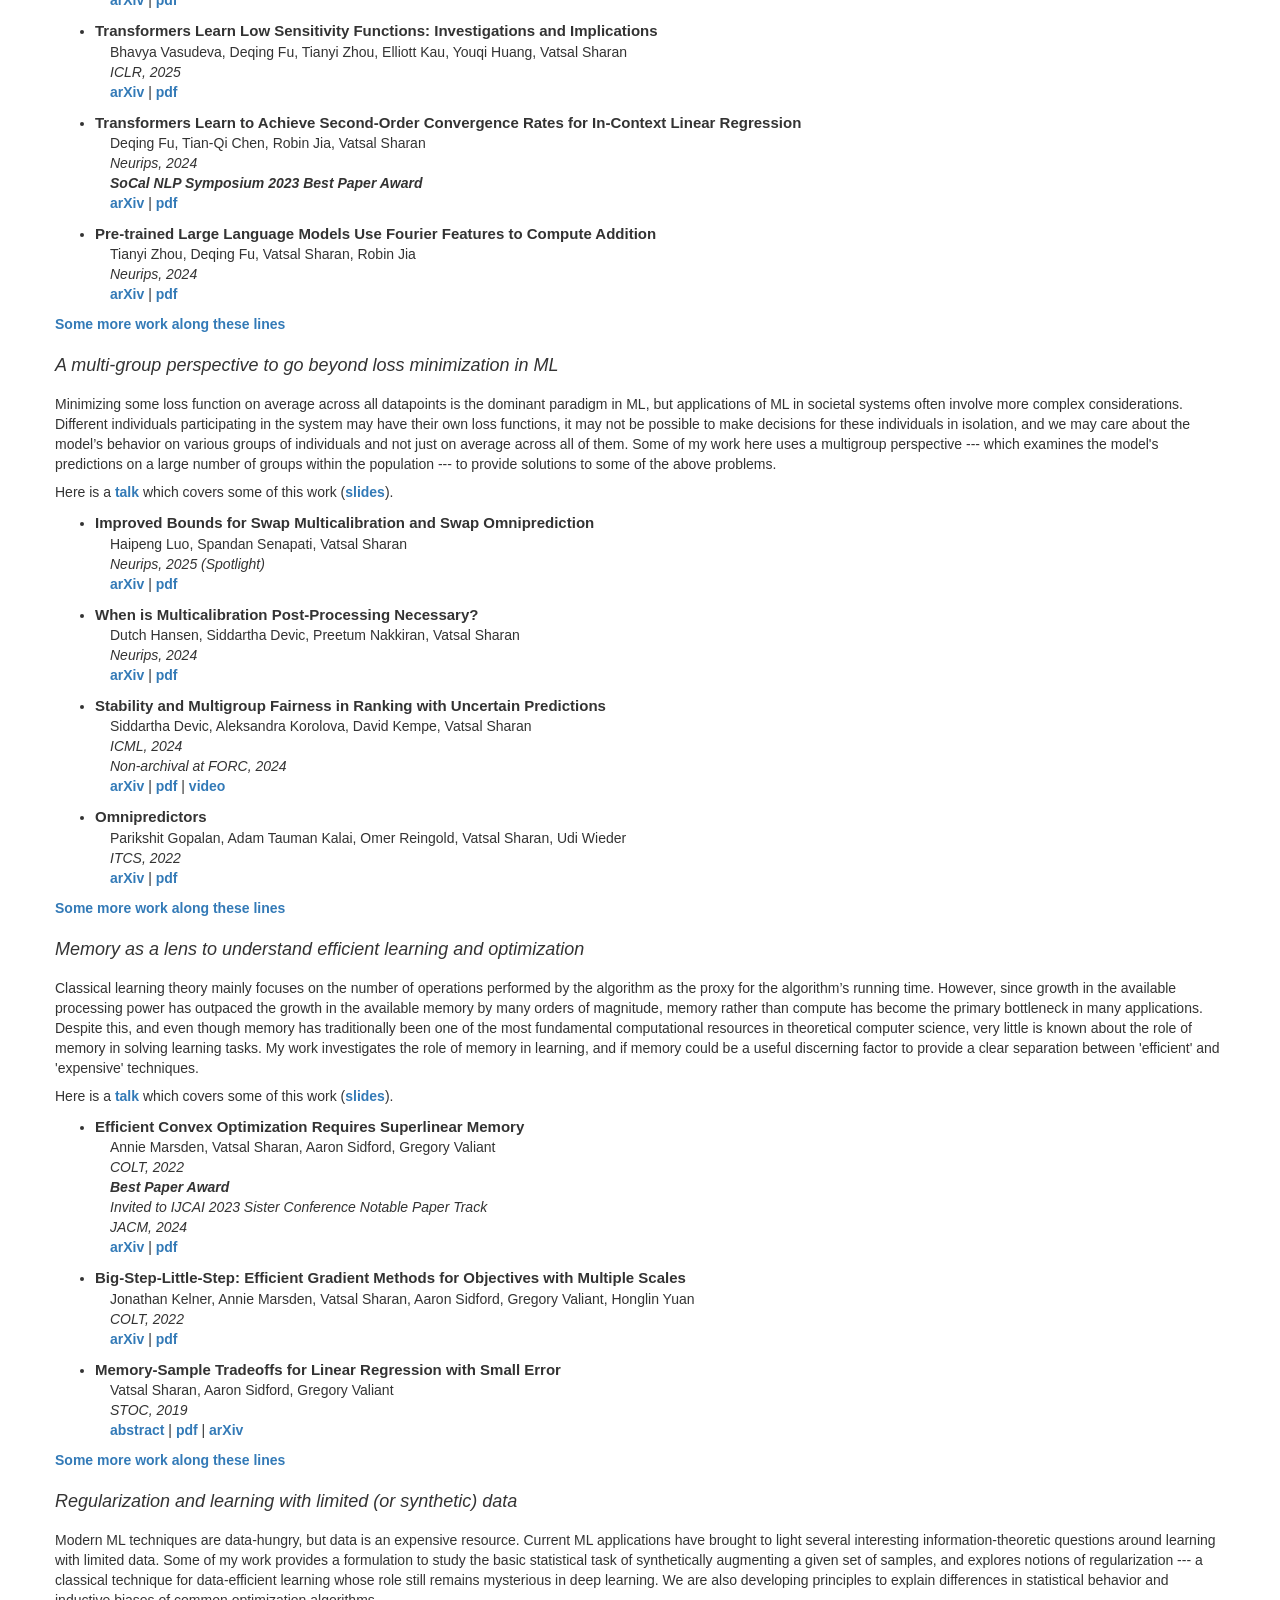
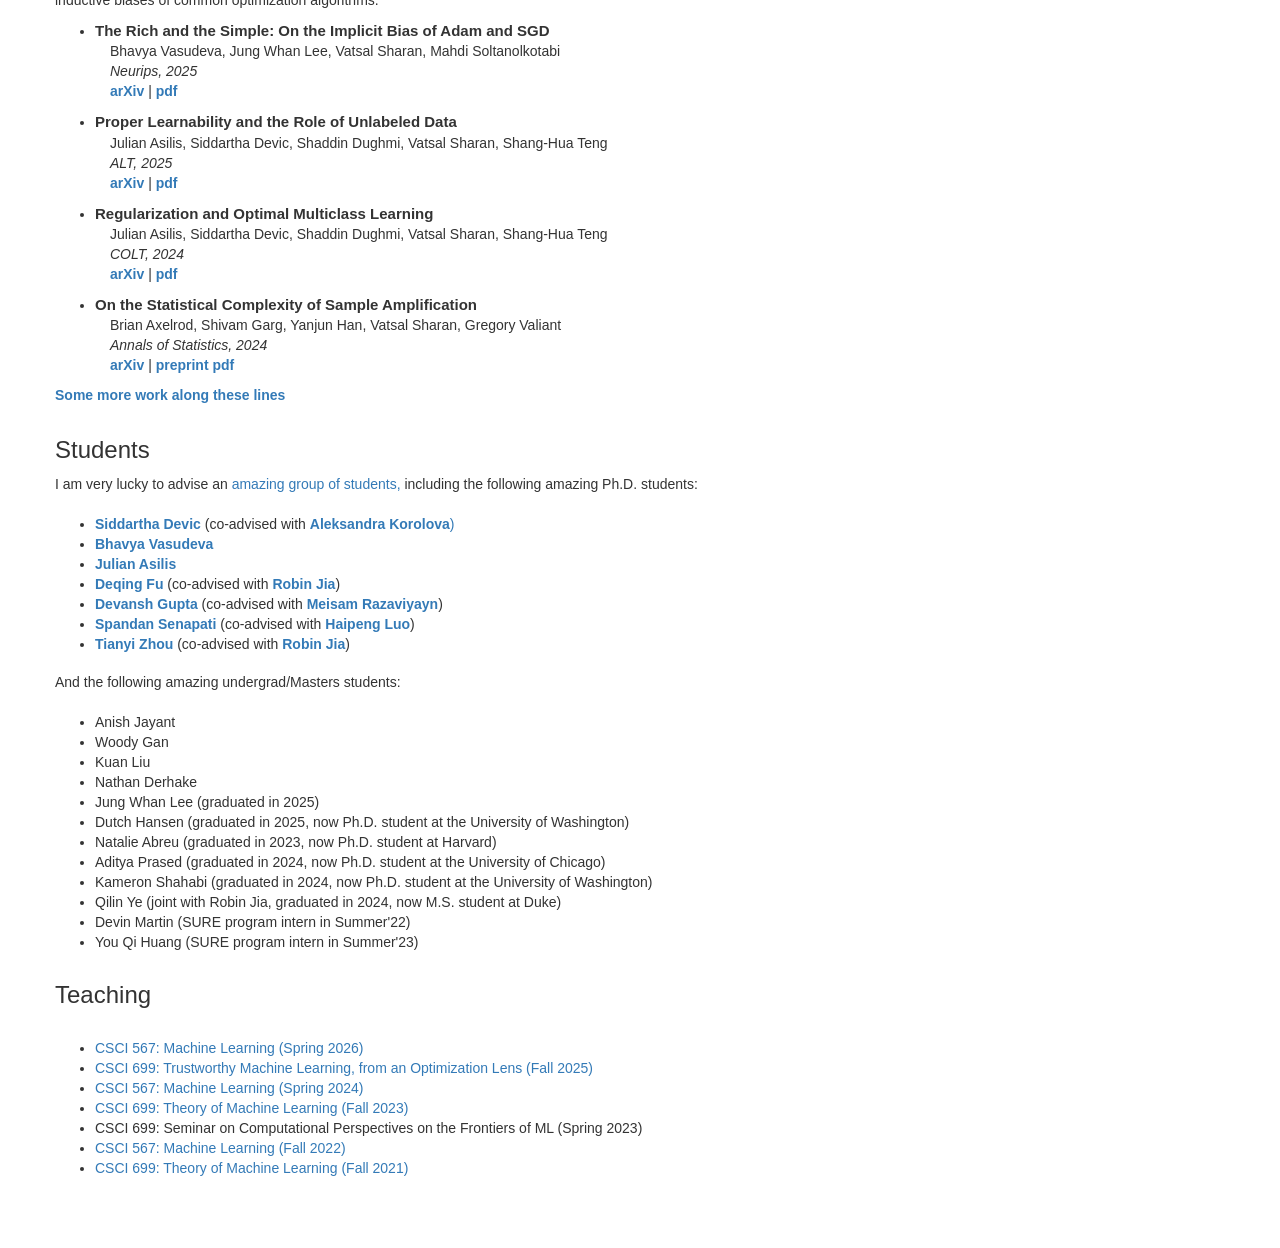
==== commit c283aad0: "spring 26" ====
--- a/index.html
+++ b/index.html
@@ -97,6 +97,30 @@
             Some recent preprints:
 
 <ul>
+
+<li><p> <div style="font-size:15px;font-weight:bold;">
+                Auditability and the Landscape of Distance to Multicalibration
+              </div>
+                <div style="margin-left: 15px;">
+                Nathan Derhake, Siddartha Devic, Dutch Hansen, Kuan Liu, Vatsal Sharan
+            <br>
+            <i>ITCS, 2026</i><br>
+            <a href="https://arxiv.org/abs/2509.16930"><b>arXiv</b></a> | <a href="https://arxiv.org/pdf/2509.16930"><b>pdf</b></a>
+                </div>
+            </p></li>
+
+            <li><p> <div style="font-size:15px;font-weight:bold;">
+                An External Fairness Evaluation of LinkedIn Talent Search
+              </div>
+                <div style="margin-left: 15px;">
+                Tina Behzad, Siddartha Devic, Aleksandra Korolova, David Kempe, Vatsal Sharan
+            <br>
+            <i>AAAI 2026 <b>(Oral in AI for Social Impacts track)</b></i><br>
+            <a href="https://arxiv.org/abs/2511.10752"><b>arXiv</b></a> | <a href="https://arxiv.org/pdf/2511.10752"><b>pdf</b></a>
+                </div>
+            </p></li>
+
+            
 
 <li><p> <div style="font-size:15px;font-weight:bold;">
                 Limitations on Safe, Trusted, Artificial General Intelligence
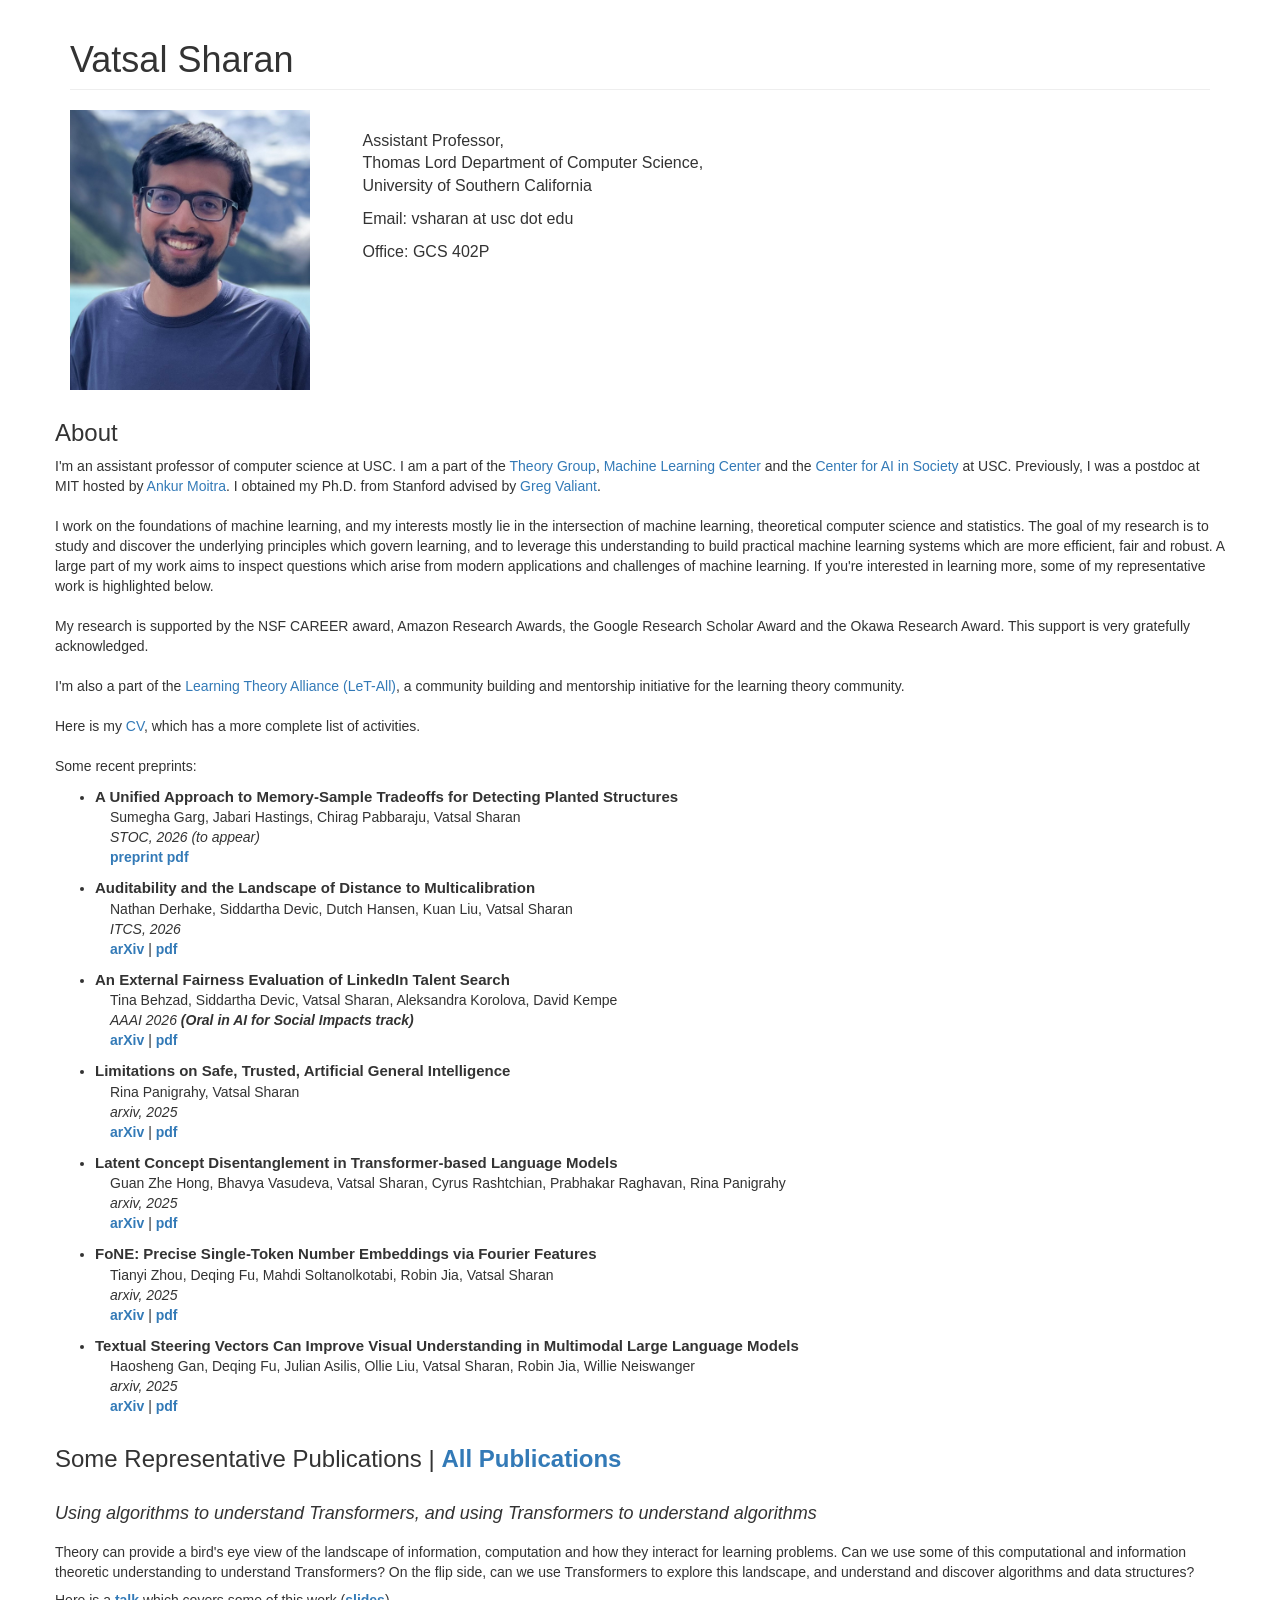
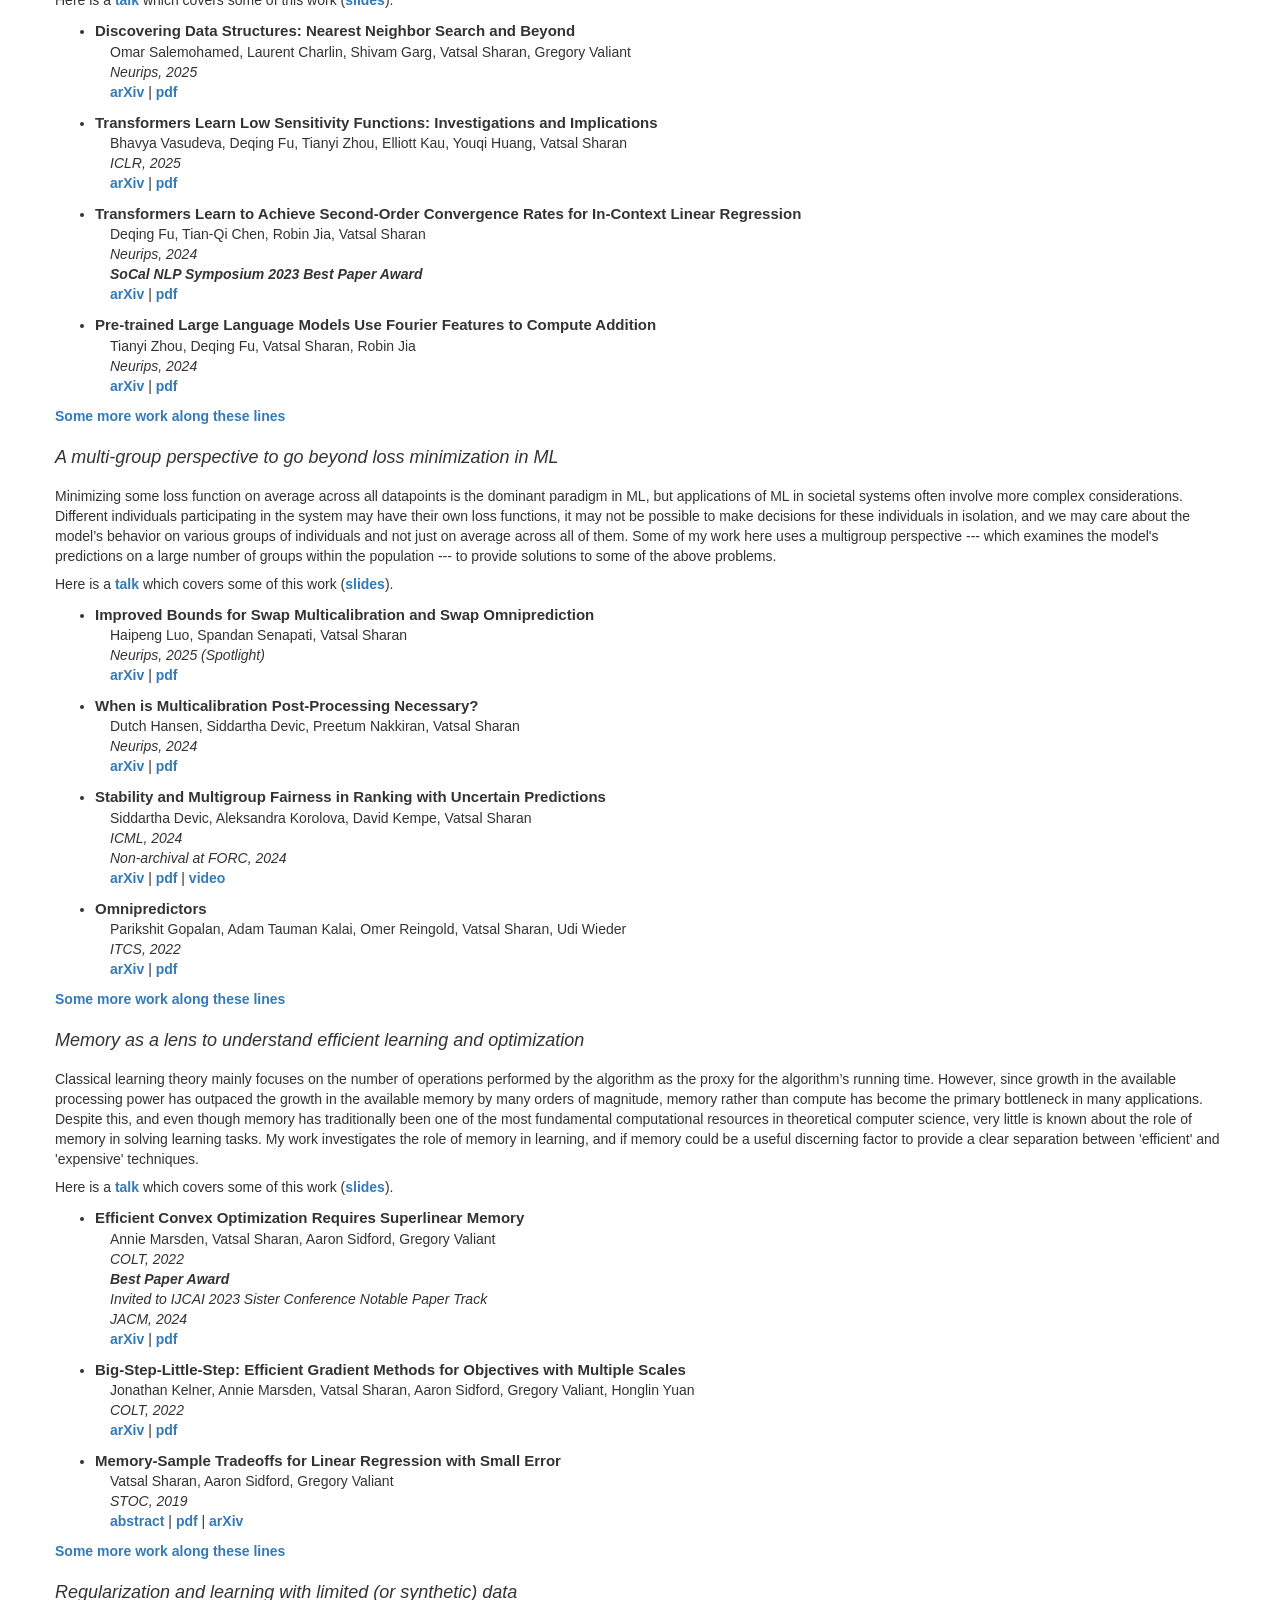
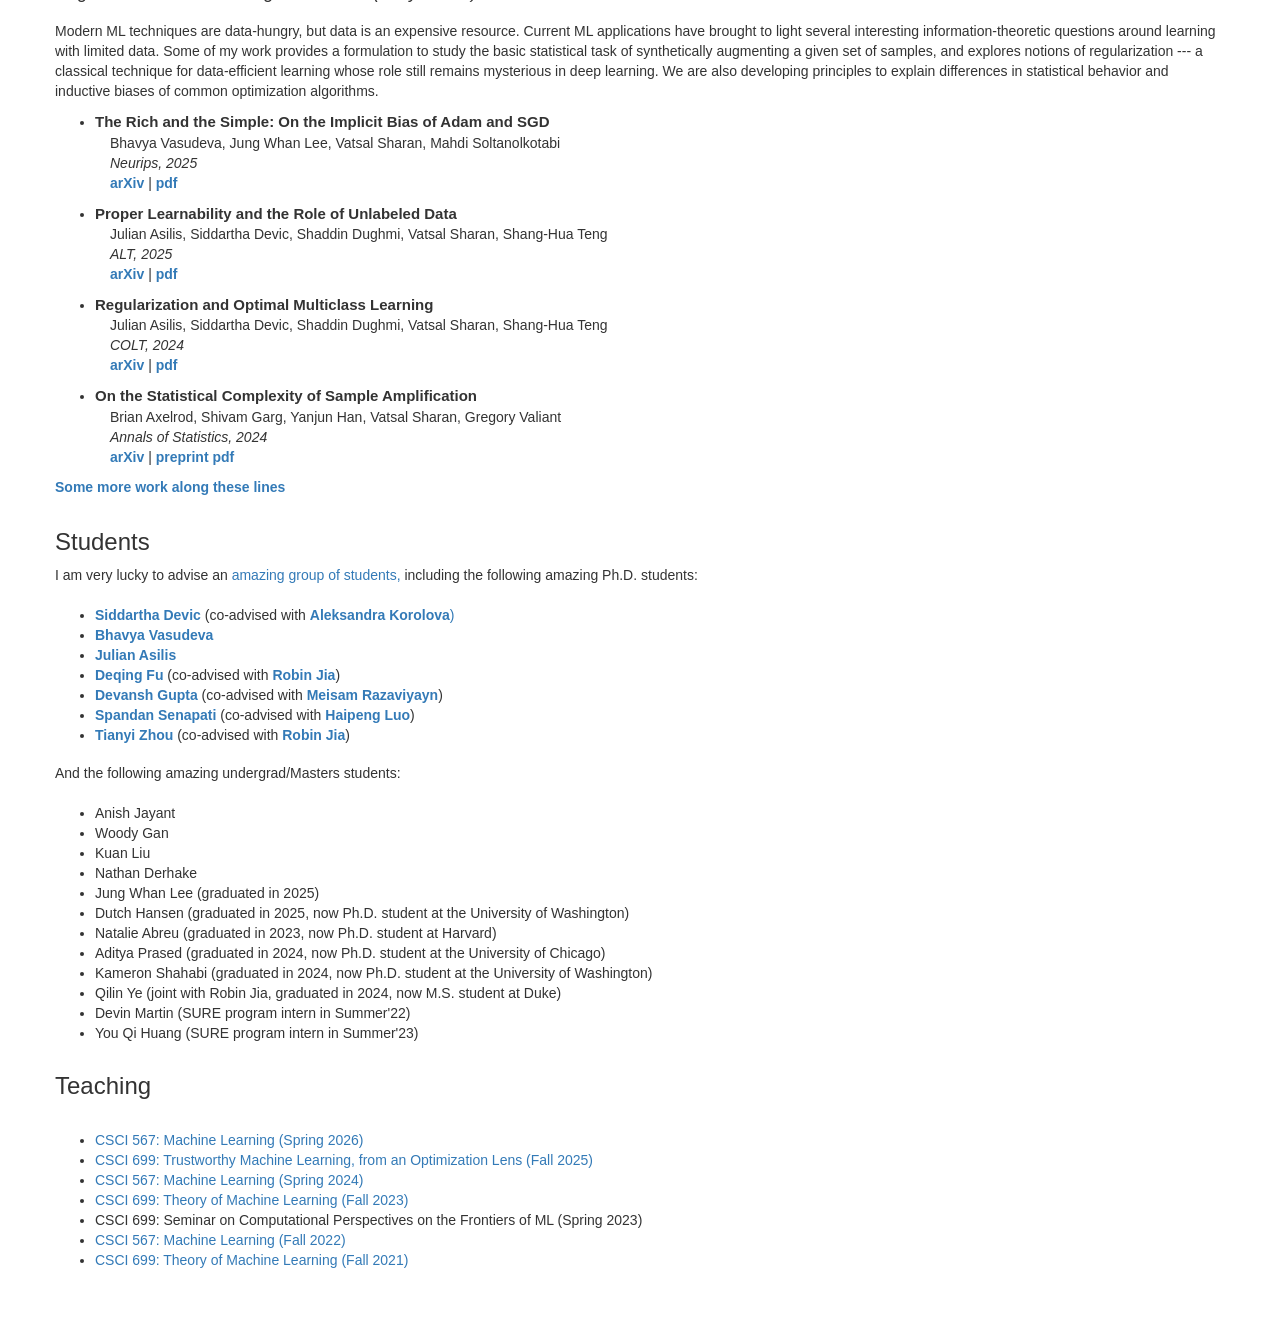
==== commit 13e7e8b0: "spring 26" ====
--- a/index.html
+++ b/index.html
@@ -99,6 +99,17 @@
 <ul>
 
 <li><p> <div style="font-size:15px;font-weight:bold;">
+                A Unified Approach to Memory-Sample Tradeoffs for Detecting Planted Structures
+              </div>
+                <div style="margin-left: 15px;">
+                Sumegha Garg, Jabari Hastings, Chirag Pabbaraju, Vatsal Sharan
+            <br>
+            <i>STOC, 2026 (to appear)</i><br>
+            <a href="docs/planted_memory_bounds.pdf"><b>preprint pdf</b></a> 
+                </div>
+            </p></li>
+
+<li><p> <div style="font-size:15px;font-weight:bold;">
                 Auditability and the Landscape of Distance to Multicalibration
               </div>
                 <div style="margin-left: 15px;">
@@ -113,7 +124,7 @@
                 An External Fairness Evaluation of LinkedIn Talent Search
               </div>
                 <div style="margin-left: 15px;">
-                Tina Behzad, Siddartha Devic, Aleksandra Korolova, David Kempe, Vatsal Sharan
+                Tina Behzad, Siddartha Devic, Vatsal Sharan, Aleksandra Korolova, David Kempe
             <br>
             <i>AAAI 2026 <b>(Oral in AI for Social Impacts track)</b></i><br>
             <a href="https://arxiv.org/abs/2511.10752"><b>arXiv</b></a> | <a href="https://arxiv.org/pdf/2511.10752"><b>pdf</b></a>
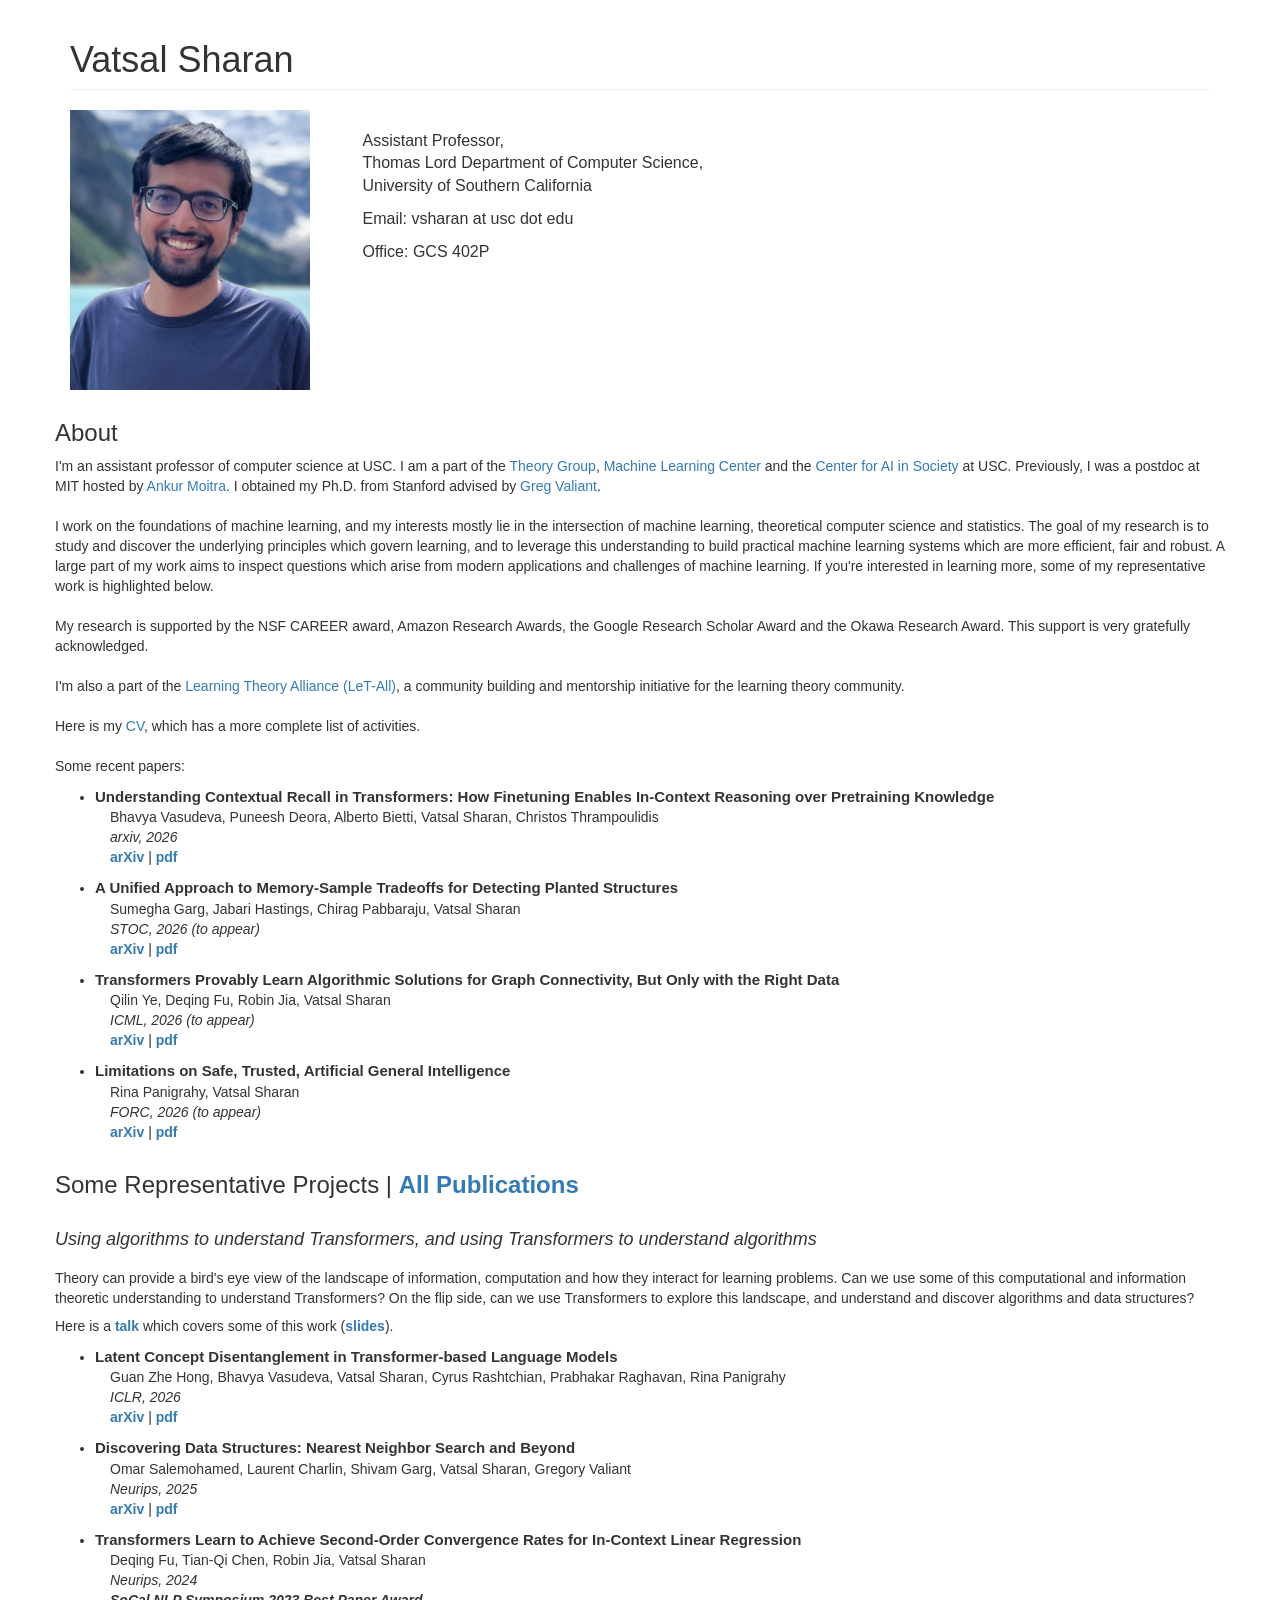
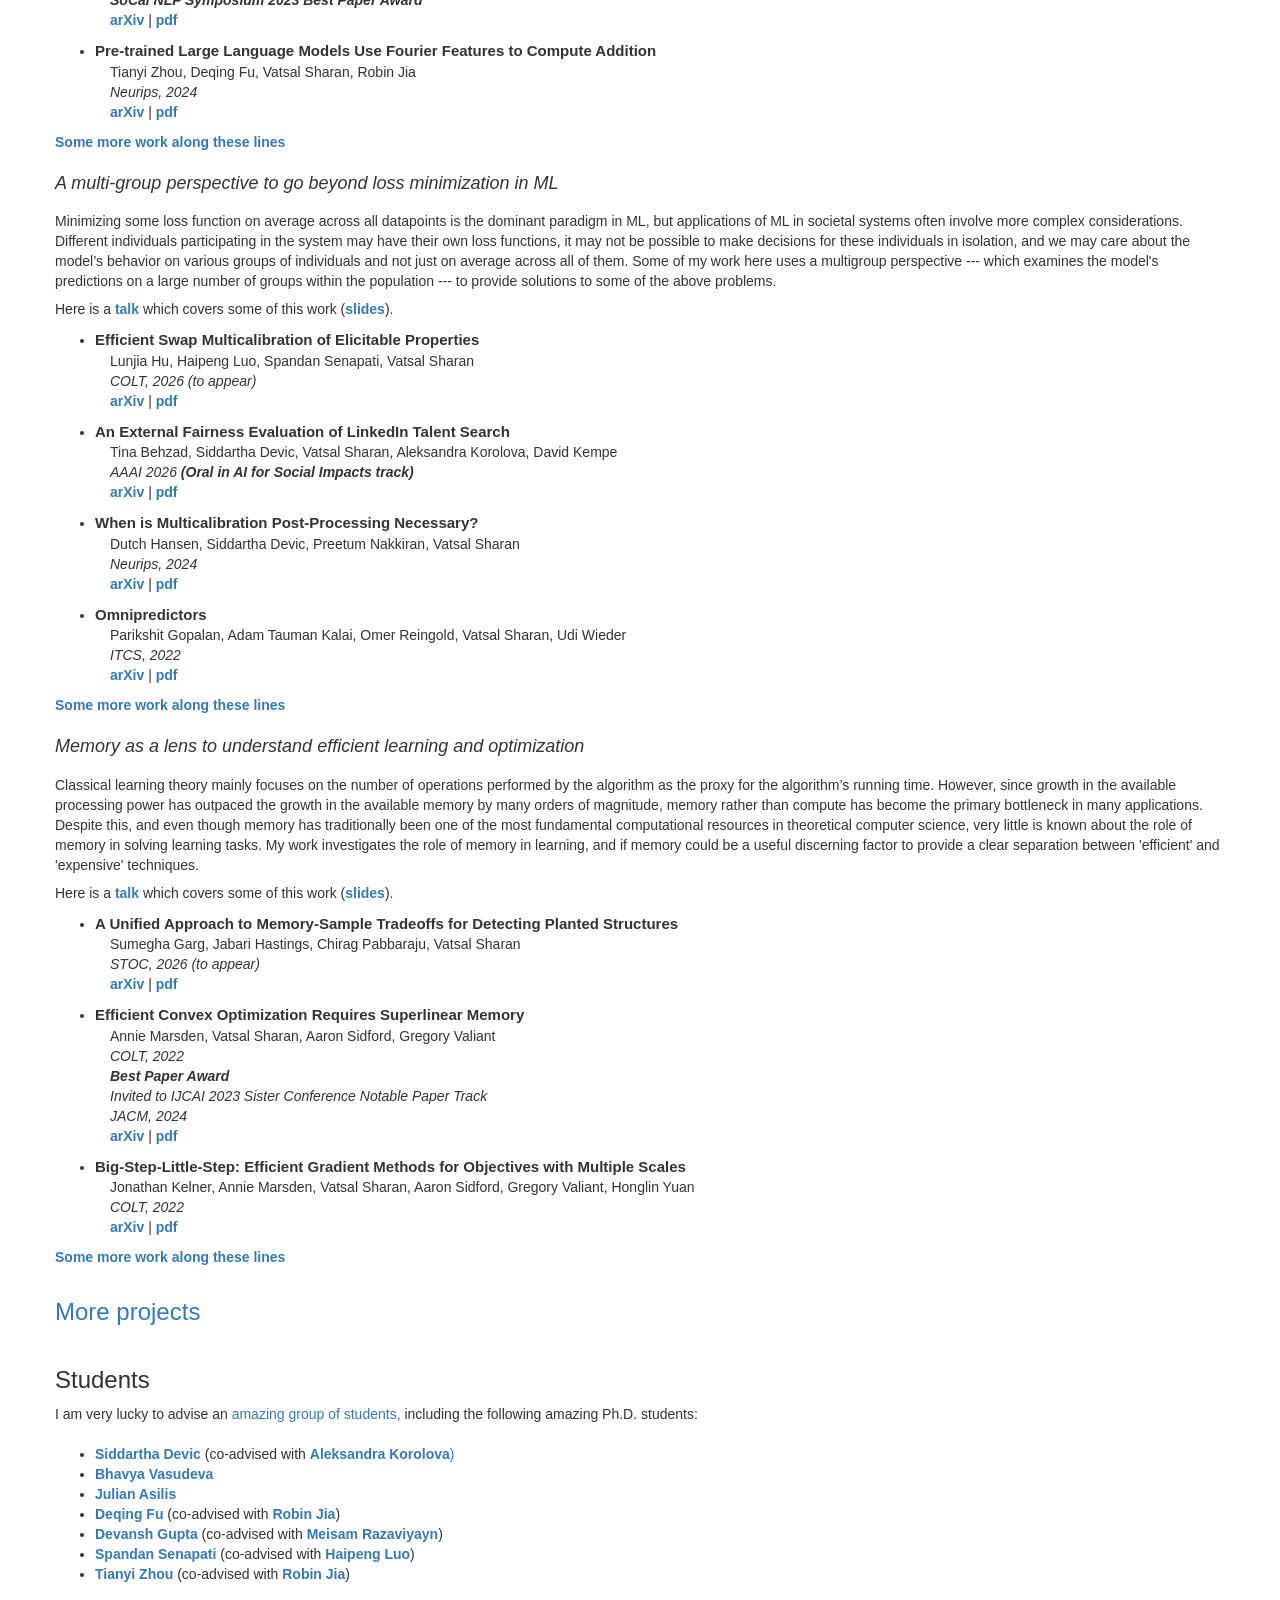
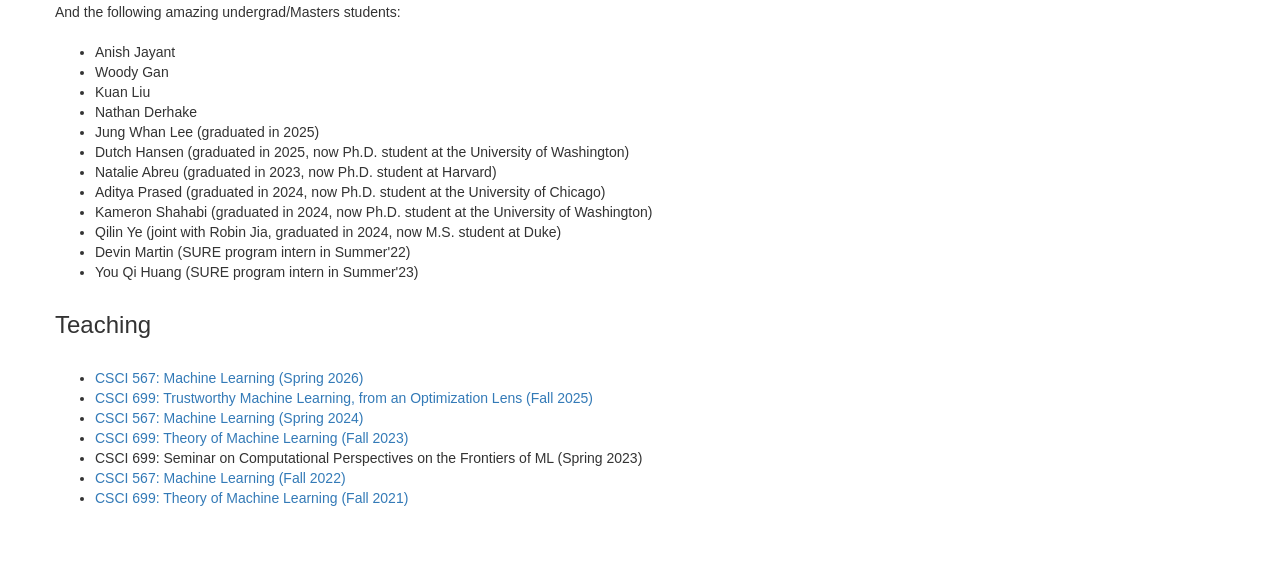
==== commit 10ebb6c1: "website" ====
--- a/index.html
+++ b/index.html
@@ -94,9 +94,23 @@
 
             Here is my <a href="docs/Vatsal-Resume.pdf">CV</a>, which has a more complete list of activities.<br><br>
 
-            Some recent preprints:
+            Some recent papers:
 
 <ul>
+
+          
+
+<li><p> <div style="font-size:15px;font-weight:bold;">
+                Understanding Contextual Recall in Transformers: How Finetuning Enables In-Context Reasoning over Pretraining Knowledge
+              </div>
+                <div style="margin-left: 15px;">
+                Bhavya Vasudeva, Puneesh Deora, Alberto Bietti, Vatsal Sharan, Christos Thrampoulidis
+            <br>
+            <i>arxiv, 2026</i><br>
+            <a href="https://arxiv.org/abs/2603.20969"><b>arXiv</b></a> | <a href="https://arxiv.org/pdf/2603.20969"><b>pdf</b></a>
+                </div>
+            </p></li>
+            
 
 <li><p> <div style="font-size:15px;font-weight:bold;">
                 A Unified Approach to Memory-Sample Tradeoffs for Detecting Planted Structures
@@ -105,78 +119,34 @@
                 Sumegha Garg, Jabari Hastings, Chirag Pabbaraju, Vatsal Sharan
             <br>
             <i>STOC, 2026 (to appear)</i><br>
-            <a href="docs/planted_memory_bounds.pdf"><b>preprint pdf</b></a> 
+            <a href="https://arxiv.org/abs/2603.00770"><b>arXiv</b></a> | <a href="https://arxiv.org/pdf/2603.00770"><b>pdf</b></a>
                 </div>
             </p></li>
 
 <li><p> <div style="font-size:15px;font-weight:bold;">
-                Auditability and the Landscape of Distance to Multicalibration
-              </div>
-                <div style="margin-left: 15px;">
-                Nathan Derhake, Siddartha Devic, Dutch Hansen, Kuan Liu, Vatsal Sharan
-            <br>
-            <i>ITCS, 2026</i><br>
-            <a href="https://arxiv.org/abs/2509.16930"><b>arXiv</b></a> | <a href="https://arxiv.org/pdf/2509.16930"><b>pdf</b></a>
+                Transformers Provably Learn Algorithmic Solutions for Graph Connectivity, But Only with the Right Data
+              </div>
+                <div style="margin-left: 15px;">
+                Qilin Ye, Deqing Fu, Robin Jia, Vatsal Sharan
+            <br>
+            <i>ICML, 2026 (to appear)</i><br>
+            <a href="https://arxiv.org/abs/2510.19753"><b>arXiv</b></a> | <a href="https://arxiv.org/pdf/2510.19753"><b>pdf</b></a>
                 </div>
             </p></li>
 
             <li><p> <div style="font-size:15px;font-weight:bold;">
-                An External Fairness Evaluation of LinkedIn Talent Search
-              </div>
-                <div style="margin-left: 15px;">
-                Tina Behzad, Siddartha Devic, Vatsal Sharan, Aleksandra Korolova, David Kempe
-            <br>
-            <i>AAAI 2026 <b>(Oral in AI for Social Impacts track)</b></i><br>
-            <a href="https://arxiv.org/abs/2511.10752"><b>arXiv</b></a> | <a href="https://arxiv.org/pdf/2511.10752"><b>pdf</b></a>
-                </div>
-            </p></li>
-
-            
-
-<li><p> <div style="font-size:15px;font-weight:bold;">
                 Limitations on Safe, Trusted, Artificial General Intelligence
               </div>
                 <div style="margin-left: 15px;">
                 Rina Panigrahy, Vatsal Sharan
             <br>
-            <i>arxiv, 2025</i><br>
+            <i>FORC, 2026 (to appear)</i><br>
             <a href="https://arxiv.org/abs/2509.21654"><b>arXiv</b></a> | <a href="https://arxiv.org/pdf/2509.21654"><b>pdf</b></a>
                 </div>
             </p></li>
-            
-            <li><p> <div style="font-size:15px;font-weight:bold;">
-                Latent Concept Disentanglement in Transformer-based Language Models
-              </div>
-                <div style="margin-left: 15px;">
-                Guan Zhe Hong, Bhavya Vasudeva, Vatsal Sharan, Cyrus Rashtchian, Prabhakar Raghavan, Rina Panigrahy
-            <br>
-            <i>arxiv, 2025</i><br>
-            <a href="https://arxiv.org/abs/2506.16975"><b>arXiv</b></a> | <a href="https://arxiv.org/pdf/2506.16975"><b>pdf</b></a>
-                </div>
-            </p></li>
-
-            <li><p> <div style="font-size:15px;font-weight:bold;">
-                FoNE: Precise Single-Token Number Embeddings via Fourier Features
-              </div>
-                <div style="margin-left: 15px;">
-                Tianyi Zhou, Deqing Fu, Mahdi Soltanolkotabi, Robin Jia, Vatsal Sharan
-            <br>
-            <i>arxiv, 2025</i><br>
-            <a href="https://arxiv.org/abs/2502.09741"><b>arXiv</b></a> | <a href="https://arxiv.org/pdf/2502.09741"><b>pdf</b></a>
-                </div>
-            </p></li>
-
-            <li><p> <div style="font-size:15px;font-weight:bold;">
-                Textual Steering Vectors Can Improve Visual Understanding in Multimodal Large Language Models
-              </div>
-                <div style="margin-left: 15px;">
-                Haosheng Gan, Deqing Fu, Julian Asilis, Ollie Liu, Vatsal Sharan, Robin Jia, Willie Neiswanger
-            <br>
-            <i>arxiv, 2025</i><br>
-            <a href="https://arxiv.org/abs/2505.14071"><b>arXiv</b></a> | <a href="https://arxiv.org/pdf/2505.14071"><b>pdf</b></a>
-                </div>
-            </p></li>
-
+
+            
+  
 
             </ul>
 
@@ -187,7 +157,7 @@
 
 
 	  <section id="papers">
-	    <h3>Some Representative Publications | <a href="https://vatsalsharan.github.io/pubs.html"><b>All Publications</b></a> </h3>
+	    <h3>Some Representative Projects | <a href="https://vatsalsharan.github.io/pubs.html"><b>All Publications</b></a> </h3>
             
             <div style="height: 12px;"></div>
             
@@ -205,6 +175,17 @@
             
             <ul>
 
+                <li><p> <div style="font-size:15px;font-weight:bold;">
+                Latent Concept Disentanglement in Transformer-based Language Models
+              </div>
+                <div style="margin-left: 15px;">
+                Guan Zhe Hong, Bhavya Vasudeva, Vatsal Sharan, Cyrus Rashtchian, Prabhakar Raghavan, Rina Panigrahy
+            <br>
+            <i>ICLR, 2026</i><br>
+            <a href="https://arxiv.org/abs/2506.16975"><b>arXiv</b></a> | <a href="https://arxiv.org/pdf/2506.16975"><b>pdf</b></a>
+                </div>
+            </p></li>
+
             <li><p><div style="font-size:15px;font-weight:bold;">
                 Discovering Data Structures: Nearest Neighbor Search and Beyond
             </div>
@@ -216,16 +197,6 @@
                 </div>
             </p></li>
 
-            <li><p><div style="font-size:15px;font-weight:bold;">
-                Transformers Learn Low Sensitivity Functions: Investigations and Implications
-            </div>
-                <div style="margin-left: 15px;">
-                Bhavya Vasudeva, Deqing Fu, Tianyi Zhou, Elliott Kau, Youqi Huang, Vatsal Sharan
-            <br>
-            <i>ICLR, 2025</i><br>
-            <a href="https://arxiv.org/abs/2403.06925"><b>arXiv</b></a> | <a href="https://arxiv.org/pdf/2403.06925"><b>pdf</b></a>
-                </div>
-            </p></li>
             
             <li><p> <div style="font-size:15px;font-weight:bold;">
                 Transformers Learn to Achieve Second-Order Convergence Rates for In-Context Linear Regression
@@ -263,7 +234,51 @@
             <div class="collapse space justify" id="collapseTf">
                 
                 <ul>
+
+                    <li><p> <div style="font-size:15px;font-weight:bold;">
+                Transformers Provably Learn Algorithmic Solutions for Graph Connectivity, But Only with the Right Data
+              </div>
+                <div style="margin-left: 15px;">
+                Qilin Ye, Deqing Fu, Robin Jia, Vatsal Sharan
+            <br>
+            <i>ICML, 2026 (to appear)</i><br>
+            <a href="https://arxiv.org/abs/2510.19753"><b>arXiv</b></a> | <a href="https://arxiv.org/pdf/2510.19753"><b>pdf</b></a>
+                </div>
+            </p></li>
+
+            <li><p> <div style="font-size:15px;font-weight:bold;">
+                FoNE: Precise Single-Token Number Embeddings via Fourier Features
+              </div>
+                <div style="margin-left: 15px;">
+                Tianyi Zhou, Deqing Fu, Mahdi Soltanolkotabi, Robin Jia, Vatsal Sharan
+            <br>
+            <i>ICLR, 2026</i><br>
+            <a href="https://arxiv.org/abs/2502.09741"><b>arXiv</b></a> | <a href="https://arxiv.org/pdf/2502.09741"><b>pdf</b></a>
+                </div>
+            </p></li>
+
+                     <li><p> <div style="font-size:15px;font-weight:bold;">
+                Textual Steering Vectors Can Improve Visual Understanding in Multimodal Large Language Models
+              </div>
+                <div style="margin-left: 15px;">
+                Haosheng Gan, Deqing Fu, Julian Asilis, Ollie Liu, Vatsal Sharan, Robin Jia, Willie Neiswanger
+            <br>
+            <i>ACL, 2026 (to appear)</i><br>
+            <a href="https://arxiv.org/abs/2505.14071"><b>arXiv</b></a> | <a href="https://arxiv.org/pdf/2505.14071"><b>pdf</b></a>
+                </div>
+            </p></li>
                     
+<li><p><div style="font-size:15px;font-weight:bold;">
+                Transformers Learn Low Sensitivity Functions: Investigations and Implications
+            </div>
+                <div style="margin-left: 15px;">
+                Bhavya Vasudeva, Deqing Fu, Tianyi Zhou, Elliott Kau, Youqi Huang, Vatsal Sharan
+            <br>
+            <i>ICLR, 2025</i><br>
+            <a href="https://arxiv.org/abs/2403.06925"><b>arXiv</b></a> | <a href="https://arxiv.org/pdf/2403.06925"><b>pdf</b></a>
+                </div>
+            </p></li>
+
                     <li><p><div style="font-size:15px;font-weight:bold;">
                          Mitigating Simplicity Bias in Deep Learning for Improved OOD Generalization and Robustness
                     </div>
@@ -308,17 +323,29 @@
         
         <ul>
 
-        <li><p><div style="font-size:15px;font-weight:bold;">
-                 Improved Bounds for Swap Multicalibration and Swap Omniprediction
-            </div>
-                <div style="margin-left: 15px;">
-                Haipeng Luo, Spandan Senapati, Vatsal Sharan
-
-            <br>
-            <i>Neurips, 2025 (Spotlight)</i><br>
-            <a href="https://arxiv.org/abs/2505.20885"><b>arXiv</b></a> | <a href="https://arxiv.org/pdf/2505.20885"><b>pdf</b></a>
-                </div>
-            </p></li>
+             <li><p> <div style="font-size:15px;font-weight:bold;">
+                Efficient Swap Multicalibration of Elicitable Properties
+              </div>
+                <div style="margin-left: 15px;">
+                Lunjia Hu, Haipeng Luo, Spandan Senapati, Vatsal Sharan
+            <br>
+            <i>COLT, 2026 (to appear)</i><br>
+            <a href="https://arxiv.org/abs/2511.04907"><b>arXiv</b></a> | <a href="https://arxiv.org/pdf/2511.04907"><b>pdf</b></a>
+                </div>
+            </p></li>
+
+              <li><p> <div style="font-size:15px;font-weight:bold;">
+                An External Fairness Evaluation of LinkedIn Talent Search
+              </div>
+                <div style="margin-left: 15px;">
+                Tina Behzad, Siddartha Devic, Vatsal Sharan, Aleksandra Korolova, David Kempe
+            <br>
+            <i>AAAI 2026 <b>(Oral in AI for Social Impacts track)</b></i><br>
+            <a href="https://arxiv.org/abs/2511.10752"><b>arXiv</b></a> | <a href="https://arxiv.org/pdf/2511.10752"><b>pdf</b></a>
+                </div>
+            </p></li>
+
+        
 
         
         <li><p><div style="font-size:15px;font-weight:bold;">
@@ -332,7 +359,78 @@
             </div>
         </p></li>
         
-        <li><p><div style="font-size:15px;font-weight:bold;">
+        
+        
+        <li><p><div style="font-size:15px;font-weight:bold">Omnipredictors
+        </div>
+            <div style="margin-left: 15px;">
+        Parikshit Gopalan, Adam Tauman Kalai, Omer Reingold, Vatsal Sharan, Udi Wieder
+        <br>
+        <i>ITCS, 2022</i><br>
+        <a href="https://arxiv.org/pdf/2109.05389"><b>arXiv</b></a> | <a href="https://arxiv.org/pdf/2109.05389.pdf"><b>pdf</b></a>
+            </div>
+        </p></li>
+        
+        </ul>
+        
+        <a data-toggle="collapse" href="#collapseFair"><b>Some more work along these lines</b></a>
+        
+        <div class="collapse space justify" id="collapseFair">
+            
+            <ul>
+
+                
+
+                <li><p> <div style="font-size:15px;font-weight:bold;">
+                Auditability and the Landscape of Distance to Multicalibration
+              </div>
+                <div style="margin-left: 15px;">
+                Nathan Derhake, Siddartha Devic, Dutch Hansen, Kuan Liu, Vatsal Sharan
+            <br>
+            <i>ITCS, 2026</i><br>
+            <a href="https://arxiv.org/abs/2509.16930"><b>arXiv</b></a> | <a href="https://arxiv.org/pdf/2509.16930"><b>pdf</b></a>
+                </div>
+            </p></li>
+
+            <li><p><div style="font-size:15px;font-weight:bold;">
+                 Improved Bounds for Swap Multicalibration and Swap Omniprediction
+            </div>
+                <div style="margin-left: 15px;">
+                Haipeng Luo, Spandan Senapati, Vatsal Sharan
+
+            <br>
+            <i>Neurips, 2025 (Spotlight)</i><br>
+            <a href="https://arxiv.org/abs/2505.20885"><b>arXiv</b></a> | <a href="https://arxiv.org/pdf/2505.20885"><b>pdf</b></a>
+                </div>
+            </p></li>
+
+                
+
+            <li><p><div style="font-size:15px;font-weight:bold;">
+                 Simultaneous Swap Regret Minimization via KL-Calibration
+            </div>
+                <div style="margin-left: 15px;">
+                Haipeng Luo, Spandan Senapati, Vatsal Sharan
+
+            <br>
+            <i>Neurips, 2025 (Spotlight)</i><br>
+            <a href="https://arxiv.org/abs/2502.16387"><b>arXiv</b></a> | <a href="https://arxiv.org/pdf/2502.16387"><b>pdf</b></a>
+                </div>
+            </p></li>
+                
+                <li><p><div style="font-size:15px;font-weight:bold;">
+                     Optimal Multiclass U-Calibration Error and Beyond
+                </div>
+                    <div style="margin-left: 15px;">
+                    Haipeng Luo, Spandan Senapati, Vatsal Sharan
+
+                <br>
+                <i>Neurips, 2024</i><br>
+                <a href="https://arxiv.org/abs/2405.19374"><b>arXiv</b></a> | <a href="https://arxiv.org/pdf/2405.19374"><b>pdf</b></a>
+                    </div>
+                </p></li>
+
+                <li><p><div style="font-size:15px;font-weight:bold;">
             Stability and Multigroup Fairness in Ranking with Uncertain Predictions
         </div>
             <div style="margin-left: 15px;">
@@ -343,48 +441,6 @@
         <a href="https://arxiv.org/abs/2402.09326"><b>arXiv</b></a> | <a href="https://arxiv.org/pdf/2402.09326"><b>pdf</b></a> | <a href="https://www.youtube.com/watch?v=qCFDnBHfGtk"><b>video</b></a>
             </div>
         </p></li>
-        
-        <li><p><div style="font-size:15px;font-weight:bold">Omnipredictors
-        </div>
-            <div style="margin-left: 15px;">
-        Parikshit Gopalan, Adam Tauman Kalai, Omer Reingold, Vatsal Sharan, Udi Wieder
-        <br>
-        <i>ITCS, 2022</i><br>
-        <a href="https://arxiv.org/pdf/2109.05389"><b>arXiv</b></a> | <a href="https://arxiv.org/pdf/2109.05389.pdf"><b>pdf</b></a>
-            </div>
-        </p></li>
-        
-        </ul>
-        
-        <a data-toggle="collapse" href="#collapseFair"><b>Some more work along these lines</b></a>
-        
-        <div class="collapse space justify" id="collapseFair">
-            
-            <ul>
-
-            <li><p><div style="font-size:15px;font-weight:bold;">
-                 Simultaneous Swap Regret Minimization via KL-Calibration
-            </div>
-                <div style="margin-left: 15px;">
-                Haipeng Luo, Spandan Senapati, Vatsal Sharan
-
-            <br>
-            <i>Neurips, 2025 (Spotlight)</i><br>
-            <a href="https://arxiv.org/abs/2502.16387"><b>arXiv</b></a> | <a href="https://arxiv.org/pdf/2502.16387"><b>pdf</b></a>
-                </div>
-            </p></li>
-                
-                <li><p><div style="font-size:15px;font-weight:bold;">
-                     Optimal Multiclass U-Calibration Error and Beyond
-                </div>
-                    <div style="margin-left: 15px;">
-                    Haipeng Luo, Spandan Senapati, Vatsal Sharan
-
-                <br>
-                <i>Neurips, 2024</i><br>
-                <a href="https://arxiv.org/abs/2405.19374"><b>arXiv</b></a> | <a href="https://arxiv.org/pdf/2405.19374"><b>pdf</b></a>
-                    </div>
-                </p></li>
                 
                 <li><p><div style="font-size:15px;font-weight:bold">Fairness in Matching under Uncertainty
                 </div>
@@ -436,6 +492,17 @@
         Here is a <a href="https://www.youtube.com/watch?v=--vC_MXcbFA"><b>talk</b></a> which covers some of this work (<a href="docs/vatsal_ipam.pdf"><b>slides</b></a>).
         
         <ul>
+
+            <li><p> <div style="font-size:15px;font-weight:bold;">
+                A Unified Approach to Memory-Sample Tradeoffs for Detecting Planted Structures
+              </div>
+                <div style="margin-left: 15px;">
+                Sumegha Garg, Jabari Hastings, Chirag Pabbaraju, Vatsal Sharan
+            <br>
+            <i>STOC, 2026 (to appear)</i><br>
+            <a href="https://arxiv.org/abs/2603.00770"><b>arXiv</b></a> | <a href="https://arxiv.org/pdf/2603.00770"><b>pdf</b></a>
+                </div>
+            </p></li>
             
             <li><p><div style="font-size:15px;font-weight:bold">Efficient Convex Optimization Requires Superlinear Memory
             </div>
@@ -460,26 +527,18 @@
                 </div>
             </p></li>
             
-            <li><p><div style="font-size:15px;font-weight:bold">Memory-Sample Tradeoffs for Linear Regression with Small Error</div>
-                <div style="margin-left: 15px;">
-                    Vatsal Sharan, Aaron Sidford, Gregory Valiant<br>
-                <i>STOC, 2019</i><br>
-                <a data-toggle="collapse" href="#collapseExample4"><b>abstract</b></a> | <a href="https://arxiv.org/pdf/1904.08544.pdf"><b>pdf</b></a> | <a href="https://arxiv.org/abs/1904.08544"><b>arXiv</b></a>
-                </div>
-                </p></li>
-            
-            <div class="collapse space justify" id="collapseExample4">
-                What is the role of memory in continuous optimization and learning? Are there inherent trade-offs between the available memory and the data requirement? Is it possible to achieve the sample complexity of second-order optimization methods with significantly less memory? We raise these questions, and show the first nontrivial lower bounds for linear regression with super-linear memory: we show that there is a gap between the sample complexity of algorithms with quadratic memory and that of any algorithm with sub-quadratic memory. <br><br>
-            </div>
-            
-            
-            </ul>
+            
+                         </ul>
+
+           
         
         <a data-toggle="collapse" href="#collapseMemory"><b>Some more work along these lines</b></a>
         
         <div class="collapse space justify" id="collapseMemory">
             
             <ul>
+
+                
                 
                 <li><p><div style="font-size:15px;font-weight:bold">NeuroSketch: A Neural Network Method for Fast and Approximate Evaluation of Range Aggregate Queries
                 </div>
@@ -490,6 +549,18 @@
                 <a href="https://arxiv.org/abs/2211.10832"><b>arXiv</b></a> | <a href="https://arxiv.org/pdf/2211.10832.pdf"><b>pdf</b></a>
                     </div>
                 </p></li>
+
+                <li><p><div style="font-size:15px;font-weight:bold">Memory-Sample Tradeoffs for Linear Regression with Small Error</div>
+                <div style="margin-left: 15px;">
+                    Vatsal Sharan, Aaron Sidford, Gregory Valiant<br>
+                <i>STOC, 2019</i><br>
+                <a data-toggle="collapse" href="#collapseExample4"><b>abstract</b></a> | <a href="https://arxiv.org/pdf/1904.08544.pdf"><b>pdf</b></a> | <a href="https://arxiv.org/abs/1904.08544"><b>arXiv</b></a>
+                </div>
+                </p></li>
+            
+            <div class="collapse space justify" id="collapseExample4">
+                What is the role of memory in continuous optimization and learning? Are there inherent trade-offs between the available memory and the data requirement? Is it possible to achieve the sample complexity of second-order optimization methods with significantly less memory? We raise these questions, and show the first nontrivial lower bounds for linear regression with super-linear memory: we show that there is a gap between the sample complexity of algorithms with quadratic memory and that of any algorithm with sub-quadratic memory. <br><br>
+            </div>
                 
                 <li><p><div style="font-size:15px;font-weight:bold">Compressed Factorization: Fast and Accurate Low-Rank Factorization of Compressively-Sensed Data</div>
                     <div style="margin-left: 15px;">
@@ -561,6 +632,10 @@
         
         <div style="height: 12px;"></div>
         
+<a data-toggle="collapse" href="#collapseMore"><b><h3>More projects</h3></b></a>
+        
+        <div class="collapse space justify" id="collapseMore">
+
         <h4>
             <em>Regularization and learning with limited (or synthetic) data</em>
           </h4>
@@ -571,6 +646,17 @@
         
         <ul>
 
+<li><p> <div style="font-size:15px;font-weight:bold;">
+                How Muon's Spectral Design Benefits Generalization: A Study on Imbalanced Data
+              </div>
+                <div style="margin-left: 15px;">
+                Bhavya Vasudeva, Puneesh Deora, Yize Zhao, Vatsal Sharan, Christos Thrampoulidis
+            <br>
+            <i>ICLR, 2026</i><br>
+            <a href="https://arxiv.org/abs/2510.22980"><b>arXiv</b></a> | <a href="https://arxiv.org/pdf/2510.22980"><b>pdf</b></a>
+                </div>
+            </p></li>
+
         <li><p><div style="font-size:15px;font-weight:bold;">
                  The Rich and the Simple: On the Implicit Bias of Adam and SGD
             </div>
@@ -583,7 +669,39 @@
                 </div>
             </p></li>
 
-        <li><p><div style="font-size:15px;font-weight:bold;">
+        
+            
+            <li><p><div style="font-size:15px;font-weight:bold;">
+                  Regularization and Optimal Multiclass Learning
+            </div>
+                <div style="margin-left: 15px;">
+                Julian Asilis, Siddartha Devic, Shaddin Dughmi, Vatsal Sharan, Shang-Hua Teng
+            <br>
+            <i>COLT, 2024</i><br>
+            <a href="https://arxiv.org/abs/2309.13692"><b>arXiv</b></a> | <a href="https://arxiv.org/pdf/2309.13692.pdf"><b>pdf</b></a>
+                </div> </p></li>
+            
+            <li><p><div style="font-size:15px;font-weight:bold">On the Statistical Complexity of Sample Amplification
+            </div>
+                <div style="margin-left: 15px;">
+            Brian Axelrod, Shivam Garg, Yanjun Han, Vatsal Sharan, Gregory Valiant
+            <br>
+            <i>Annals of Statistics, 2024</i><br>
+            <a href="https://arxiv.org/abs/2201.04315"><b>arXiv</b></a> | <a href="https://vatsalsharan.github.io/annals_sample_amplification.pdf"><b>preprint pdf</b></a>
+                </div>
+            </p></li>
+            
+        </ul>
+        
+        <a data-toggle="collapse" href="#collapseData"><b>Some more work along these lines</b></a>
+        
+        <div class="collapse space justify" id="collapseData">
+            
+            <ul>
+                
+               
+
+                <li><p><div style="font-size:15px;font-weight:bold;">
                   Proper Learnability and the Role of Unlabeled Data
             </div>
                 <div style="margin-left: 15px;">
@@ -592,36 +710,6 @@
             <i>ALT, 2025</i><br>
             <a href="https://arxiv.org/abs/2502.10359"><b>arXiv</b></a> | <a href="https://arxiv.org/pdf/2502.10359"><b>pdf</b></a>
                 </div> </p></li>
-            
-            <li><p><div style="font-size:15px;font-weight:bold;">
-                  Regularization and Optimal Multiclass Learning
-            </div>
-                <div style="margin-left: 15px;">
-                Julian Asilis, Siddartha Devic, Shaddin Dughmi, Vatsal Sharan, Shang-Hua Teng
-            <br>
-            <i>COLT, 2024</i><br>
-            <a href="https://arxiv.org/abs/2309.13692"><b>arXiv</b></a> | <a href="https://arxiv.org/pdf/2309.13692.pdf"><b>pdf</b></a>
-                </div> </p></li>
-            
-            <li><p><div style="font-size:15px;font-weight:bold">On the Statistical Complexity of Sample Amplification
-            </div>
-                <div style="margin-left: 15px;">
-            Brian Axelrod, Shivam Garg, Yanjun Han, Vatsal Sharan, Gregory Valiant
-            <br>
-            <i>Annals of Statistics, 2024</i><br>
-            <a href="https://arxiv.org/abs/2201.04315"><b>arXiv</b></a> | <a href="https://vatsalsharan.github.io/annals_sample_amplification.pdf"><b>preprint pdf</b></a>
-                </div>
-            </p></li>
-            
-        </ul>
-        
-        <a data-toggle="collapse" href="#collapseData"><b>Some more work along these lines</b></a>
-        
-        <div class="collapse space justify" id="collapseData">
-            
-            <ul>
-                
-               
 
                <li><p><div style="font-size:15px;font-weight:bold;">
                    Transductive Sample Complexities Are Compact
@@ -663,6 +751,7 @@
                 
                 </ul>
             
+        </div>
         </div>
             
             
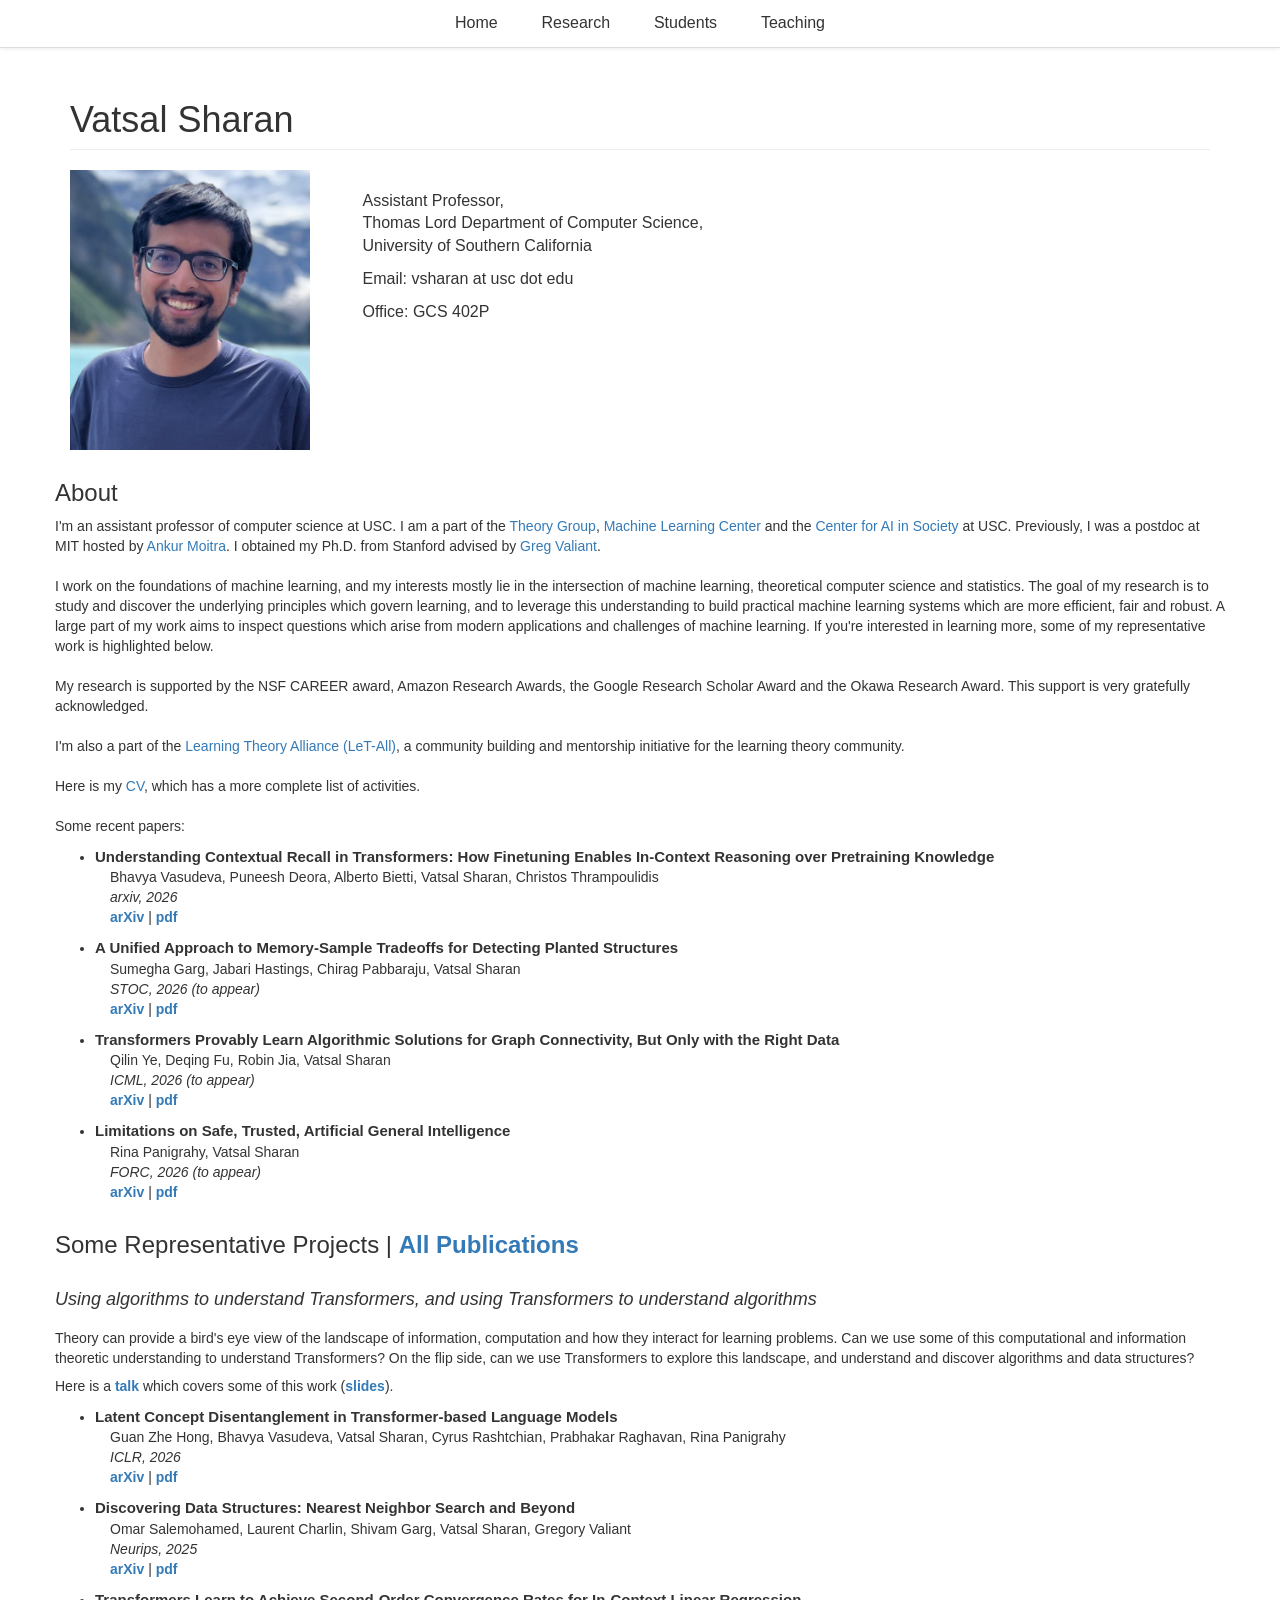
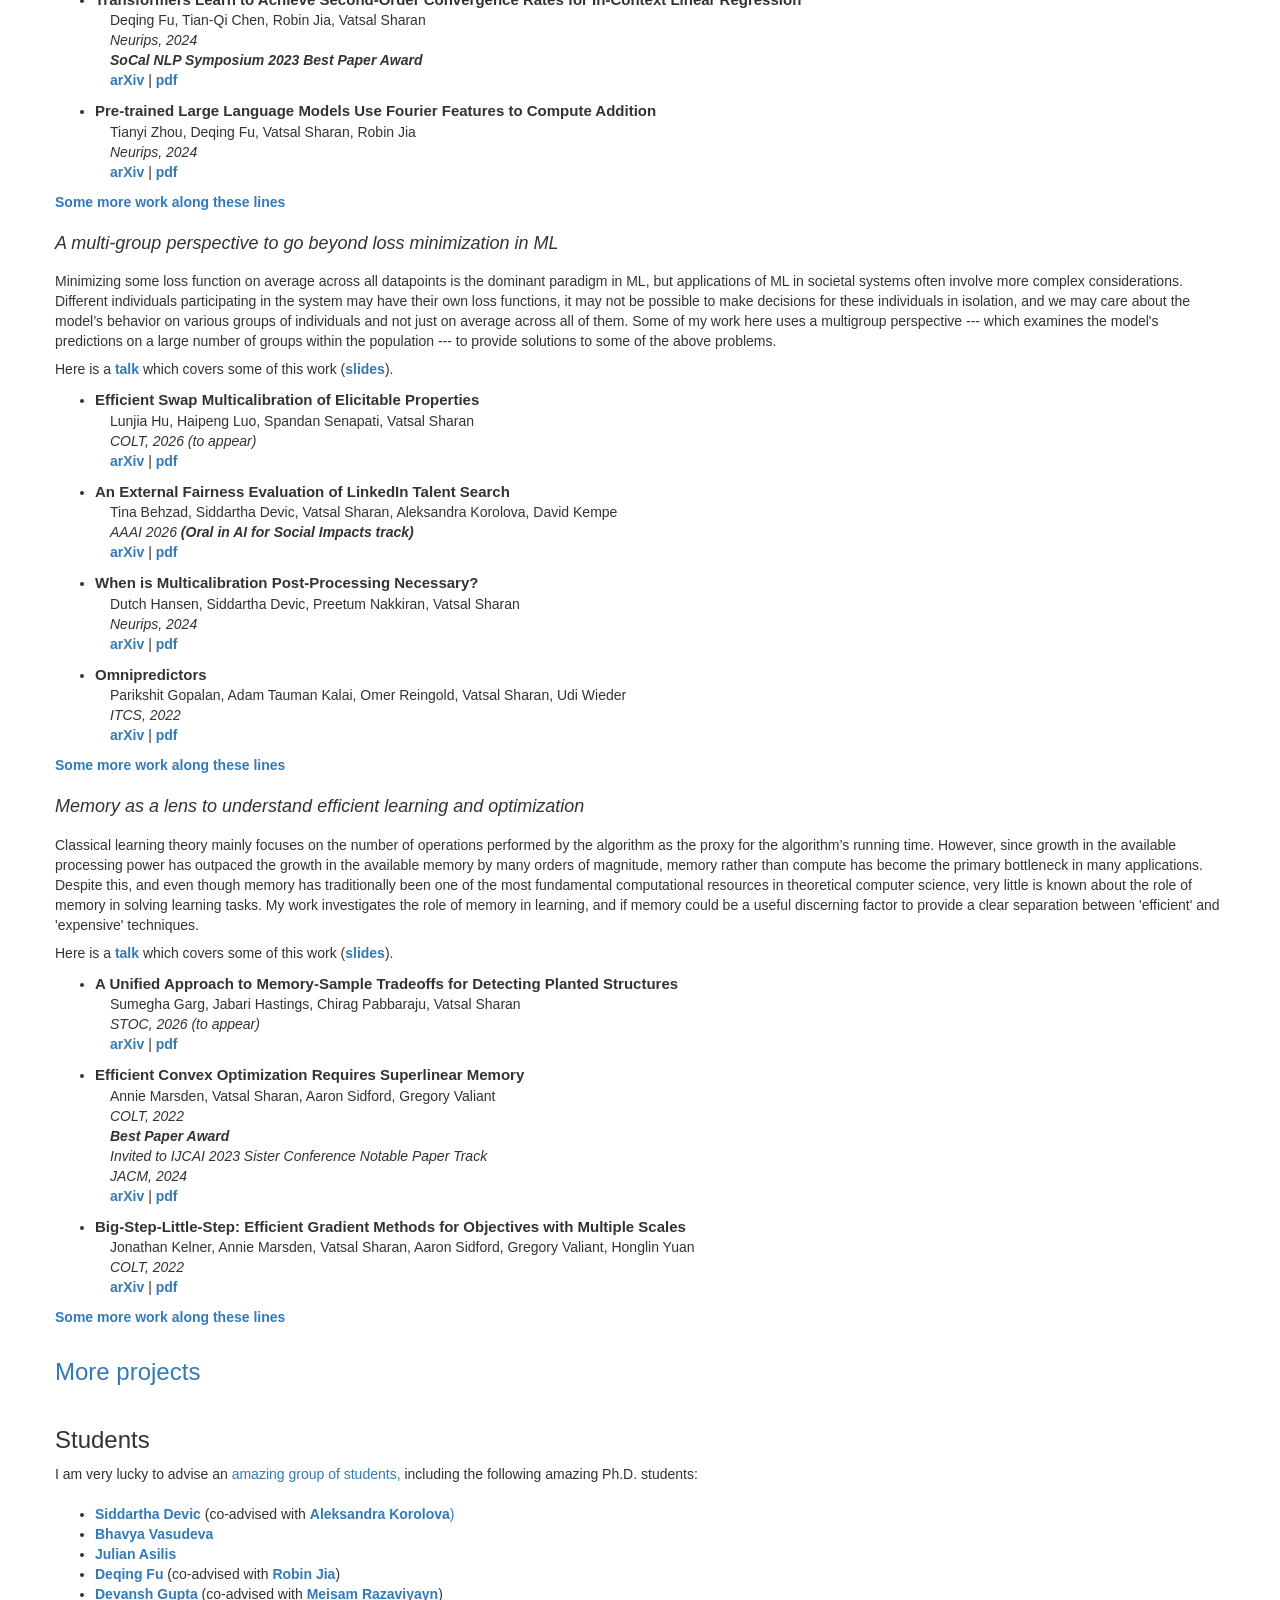
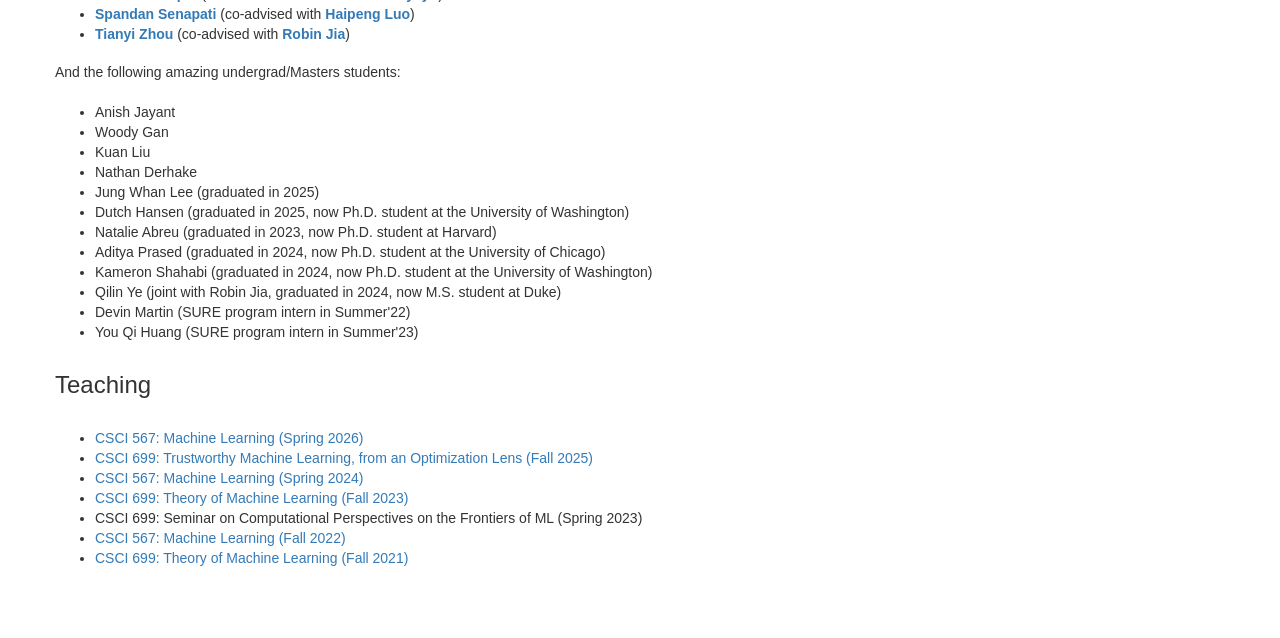
==== commit aa38240d: "website" ====
--- a/index.html
+++ b/index.html
@@ -17,7 +17,16 @@
   </head>
 
   <body>
-    
+
+    <nav class="sticky-nav">
+      <ul>
+        <li><a href="javascript:void(0)" onclick="document.documentElement.scrollTop=0;document.body.scrollTop=0;">Home</a></li>
+        <li><a href="#papers">Research</a></li>
+        <li><a href="#students">Students</a></li>
+        <li><a href="#teaching">Teaching</a></li>
+      </ul>
+    </nav>
+
     <div class="container">
 
     	<div class="row">
--- a/css/starter-template.css
+++ b/css/starter-template.css
@@ -1,12 +1,55 @@
 .voffset1 { margin-top: 10px; }
 
+html {
+  scroll-behavior: smooth;
+}
+
 body {
-  padding-top: 0px;
+  padding-top: 60px;
+}
+
+.sticky-nav {
+  position: fixed;
+  top: 0;
+  left: 0;
+  right: 0;
+  z-index: 1000;
+  background-color: #fff;
+  border-bottom: 1px solid #ddd;
+  padding: 12px 0;
+  box-shadow: 0 1px 4px rgba(0,0,0,0.08);
+}
+
+.sticky-nav ul {
+  list-style: none;
+  margin: 0;
+  padding: 0;
+  text-align: center;
+}
+
+.sticky-nav li {
+  display: inline-block;
+  margin: 0 20px;
+}
+
+.sticky-nav a {
+  text-decoration: none;
+  color: #333;
+  font-size: 16px;
+  font-weight: 500;
+  padding-bottom: 2px;
+  border-bottom: 2px solid transparent;
+  transition: border-color 0.2s;
+}
+
+.sticky-nav a:hover {
+  border-bottom-color: #333;
+  color: #000;
 }
 
 section {
-	padding-top:40px;
-	margin-top:-40px;
+	padding-top: 60px;
+	margin-top: -60px;
 }
 
 div.space{
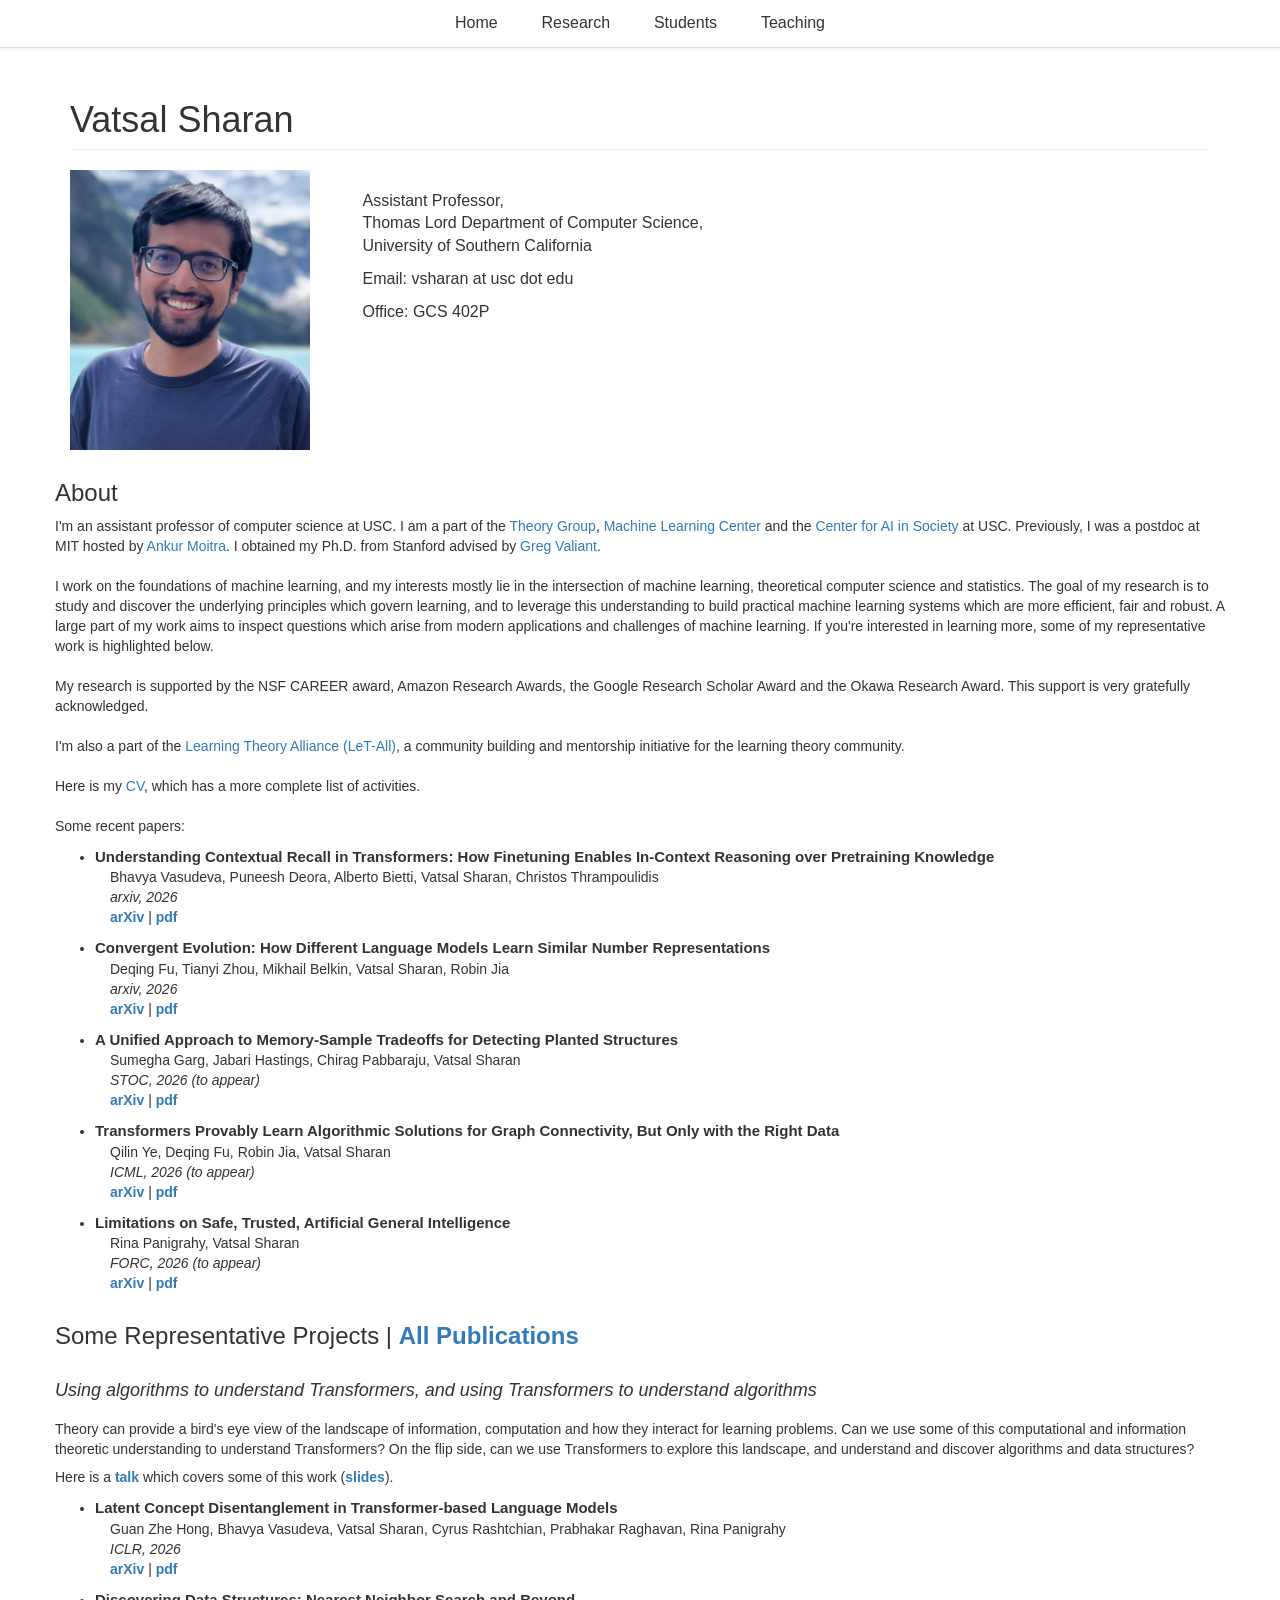
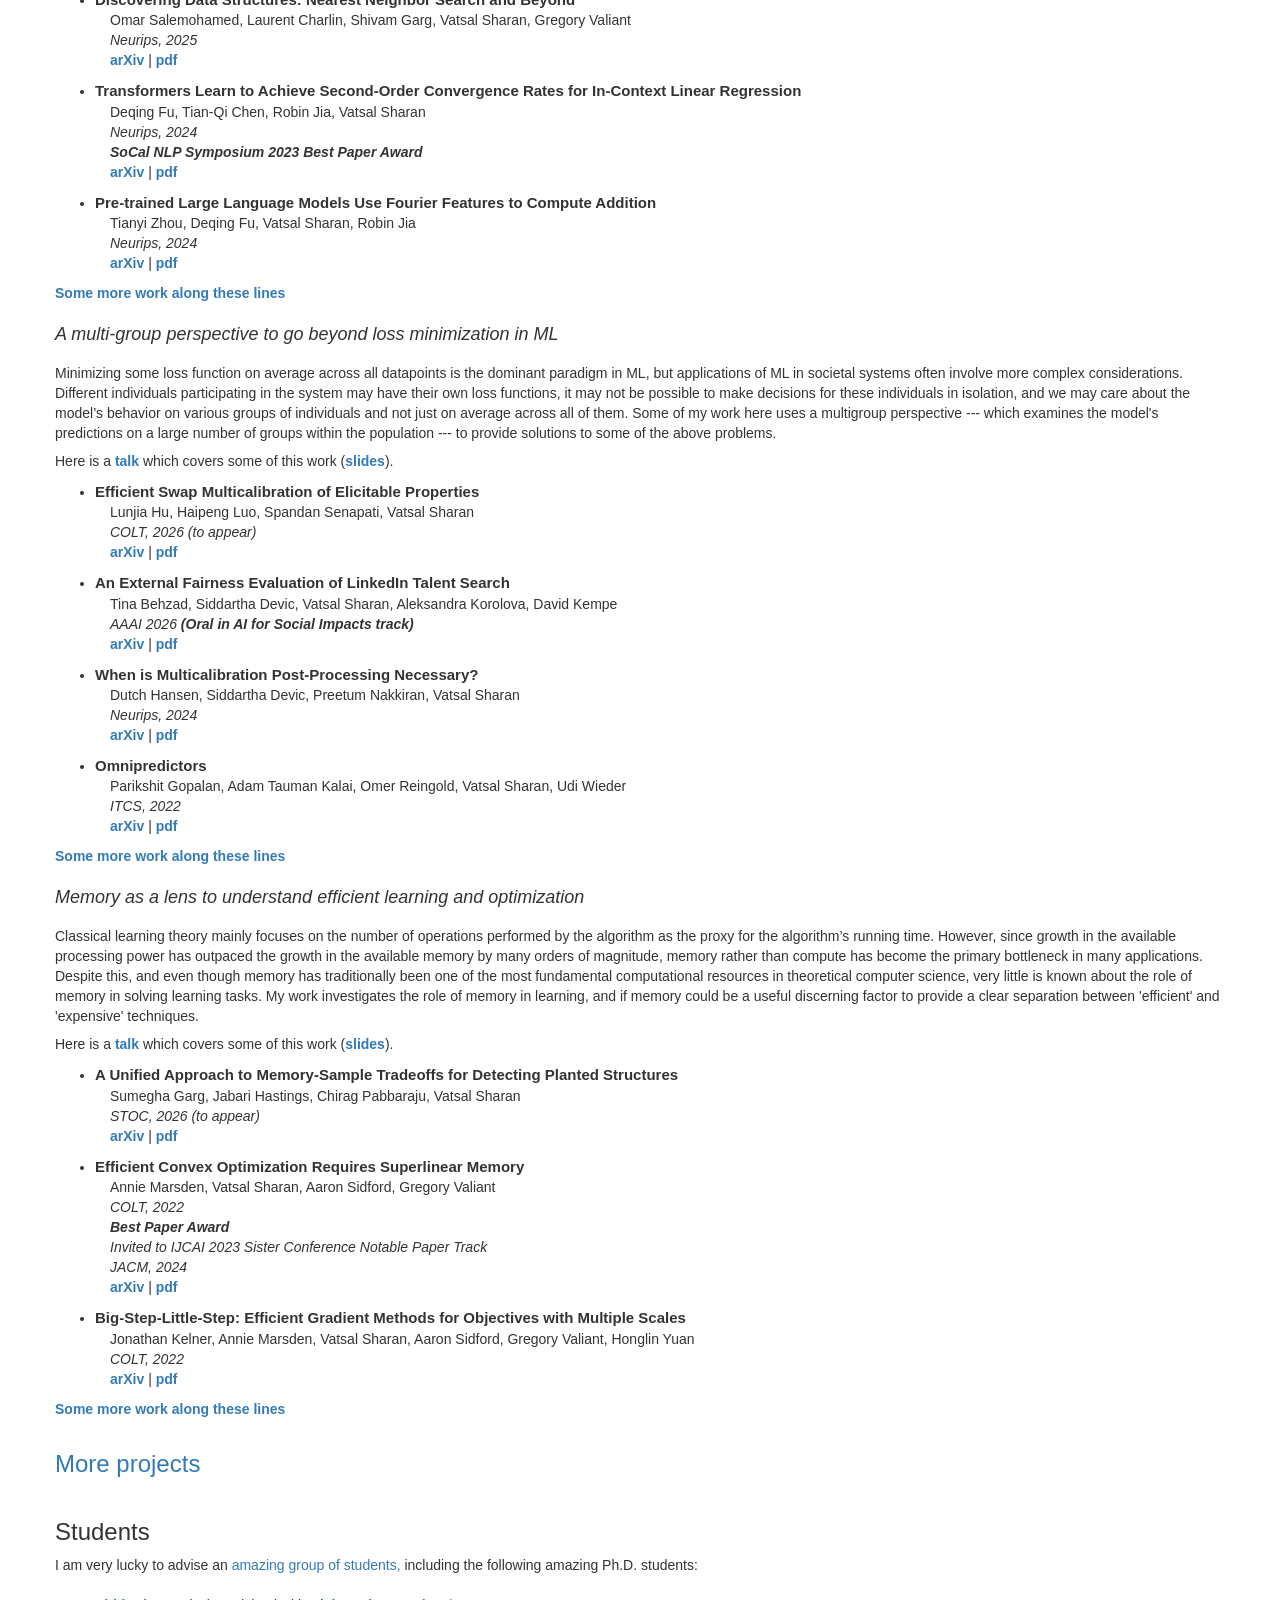
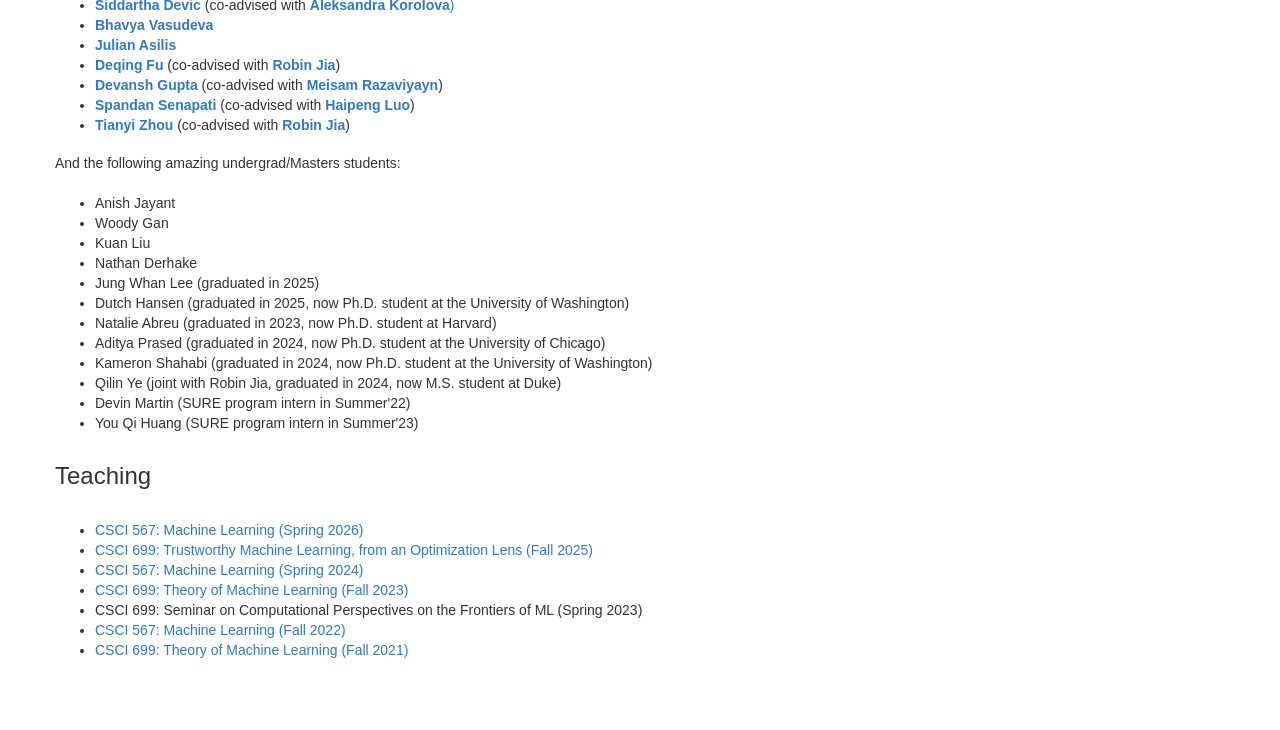
==== commit 11bd5ed8: "website" ====
--- a/index.html
+++ b/index.html
@@ -119,6 +119,17 @@
             <a href="https://arxiv.org/abs/2603.20969"><b>arXiv</b></a> | <a href="https://arxiv.org/pdf/2603.20969"><b>pdf</b></a>
                 </div>
             </p></li>
+
+            <li><p> <div style="font-size:15px;font-weight:bold;">
+                Convergent Evolution: How Different Language Models Learn Similar Number Representations
+              </div>
+                <div style="margin-left: 15px;">
+                Deqing Fu, Tianyi Zhou, Mikhail Belkin, Vatsal Sharan, Robin Jia
+            <br>
+            <i>arxiv, 2026</i><br>
+            <a href="https://arxiv.org/abs/2604.20817"><b>arXiv</b></a> | <a href="https://arxiv.org/pdf/2604.20817"><b>pdf</b></a>
+                </div>
+            </p></li>
             
 
 <li><p> <div style="font-size:15px;font-weight:bold;">
@@ -803,7 +814,8 @@
          <li>   Devin Martin (SURE program intern in Summer'22) </li>
          <li>   You Qi Huang (SURE program intern in Summer'23) </li>
         </ul>
-      
+      </section>
+
       <section id="teaching">
       <h3>Teaching</h3><br>
       
@@ -816,9 +828,10 @@
           <li> <a href="https://vatsalsharan.github.io/fall22.html">CSCI 567: Machine Learning (Fall 2022) </a>
           <li> <a href="https://vatsalsharan.github.io/fall21.html">CSCI 699: Theory of Machine Learning (Fall 2021) </a>
 	 </ul>
-     
+      </section>
+
      <br><br><br>
-     
+
 	</div>
       </div>
     </div>
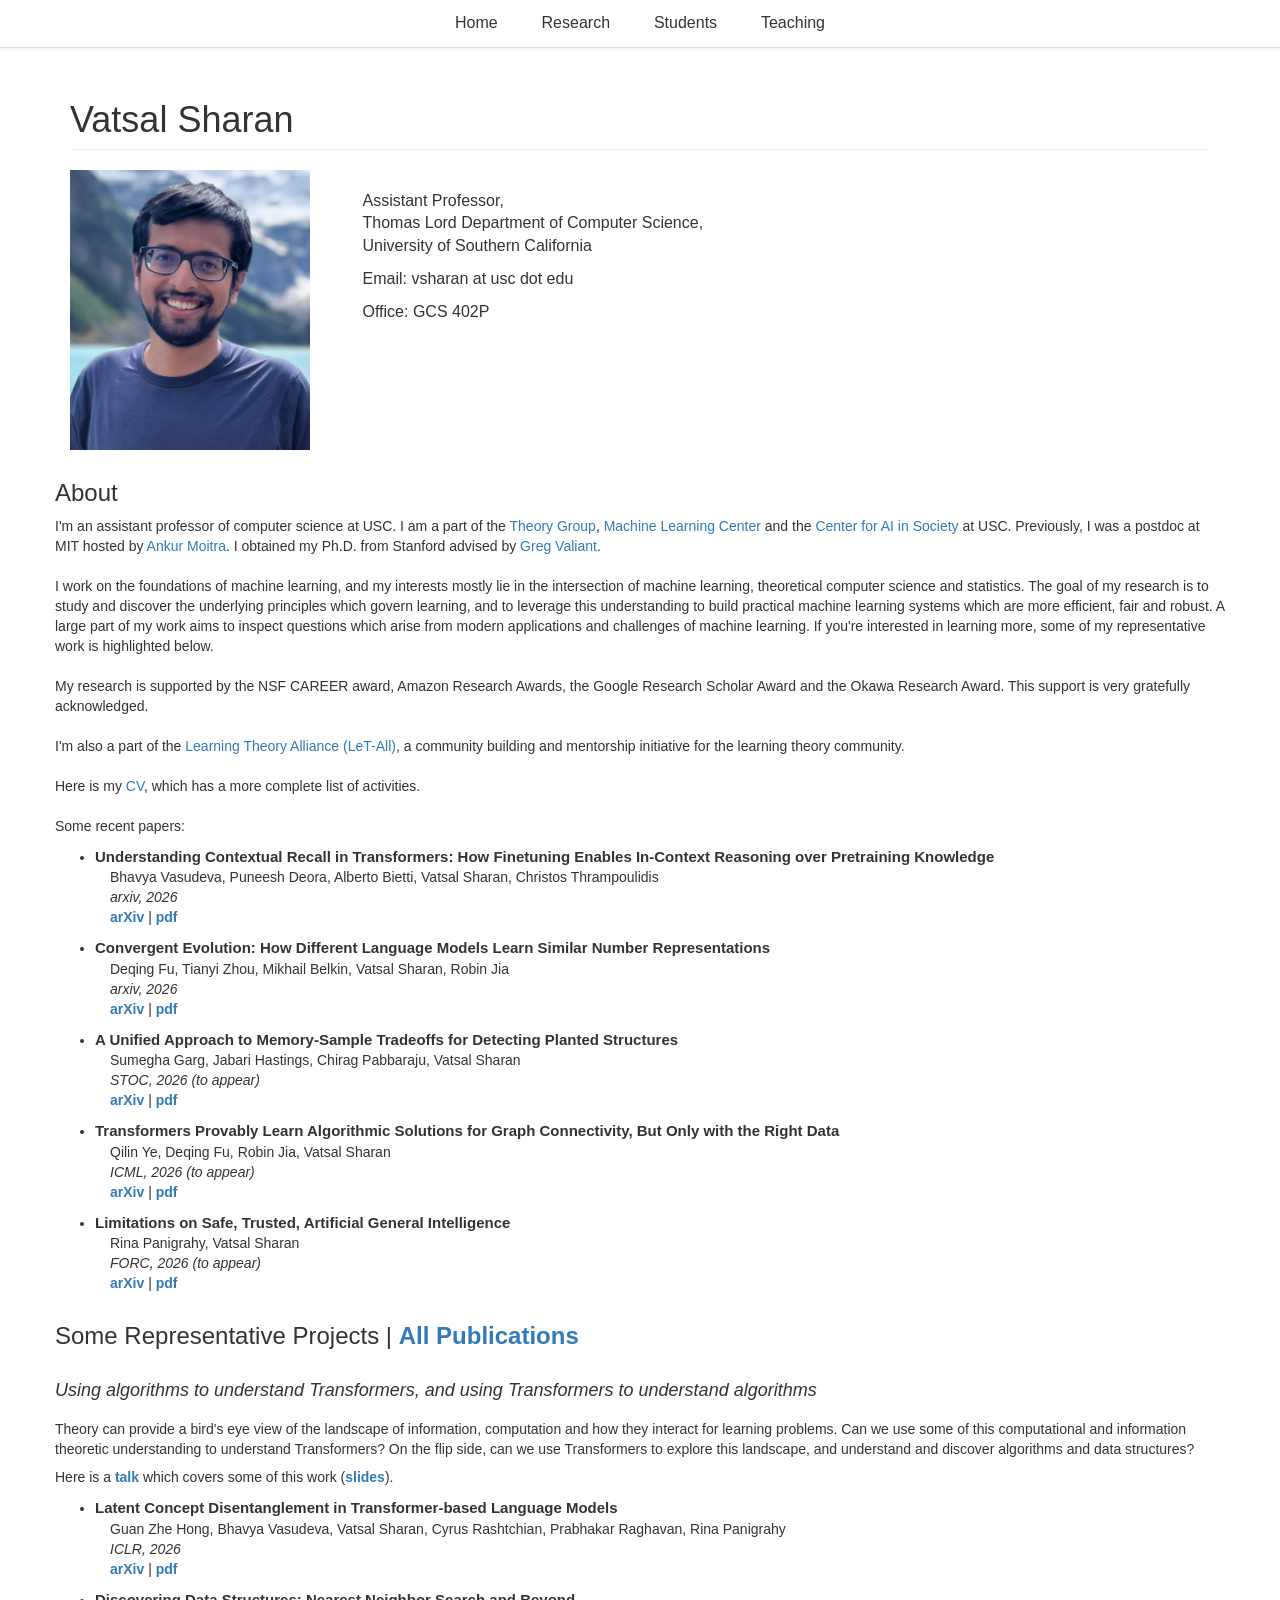
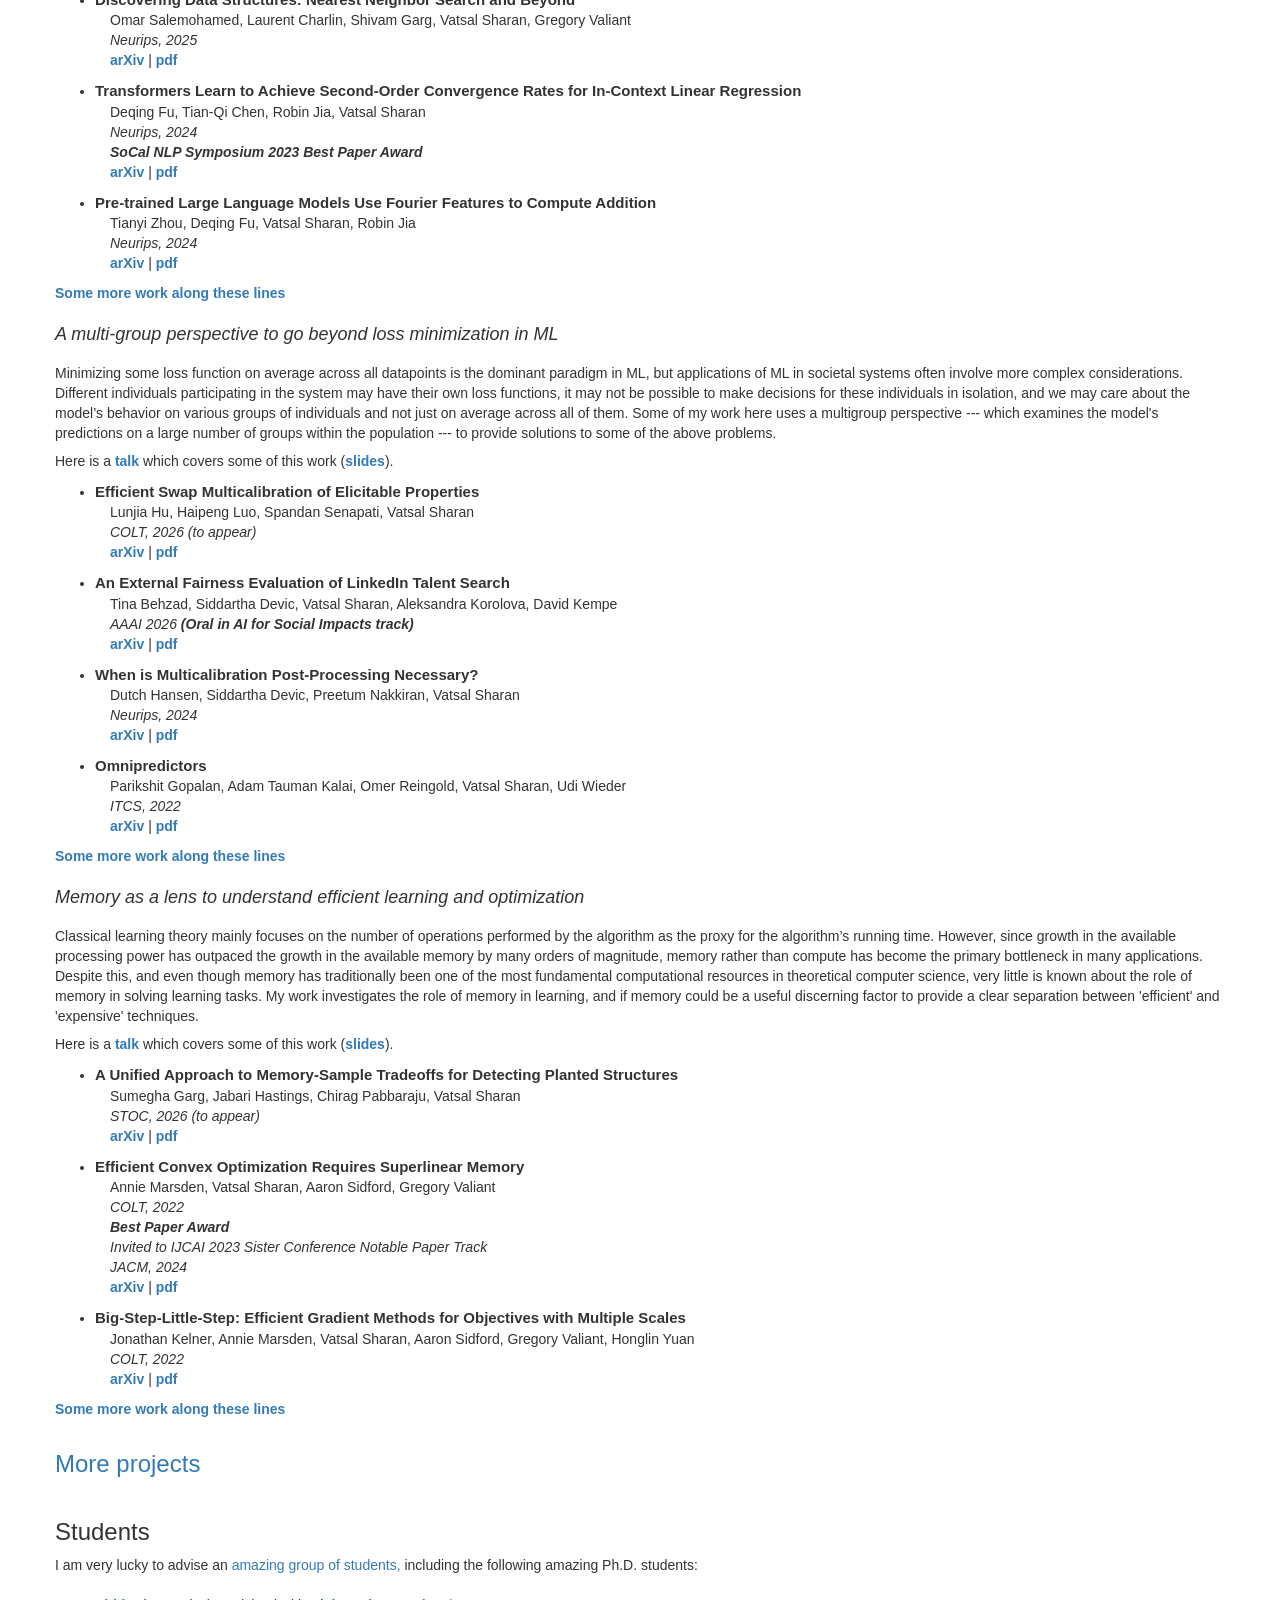
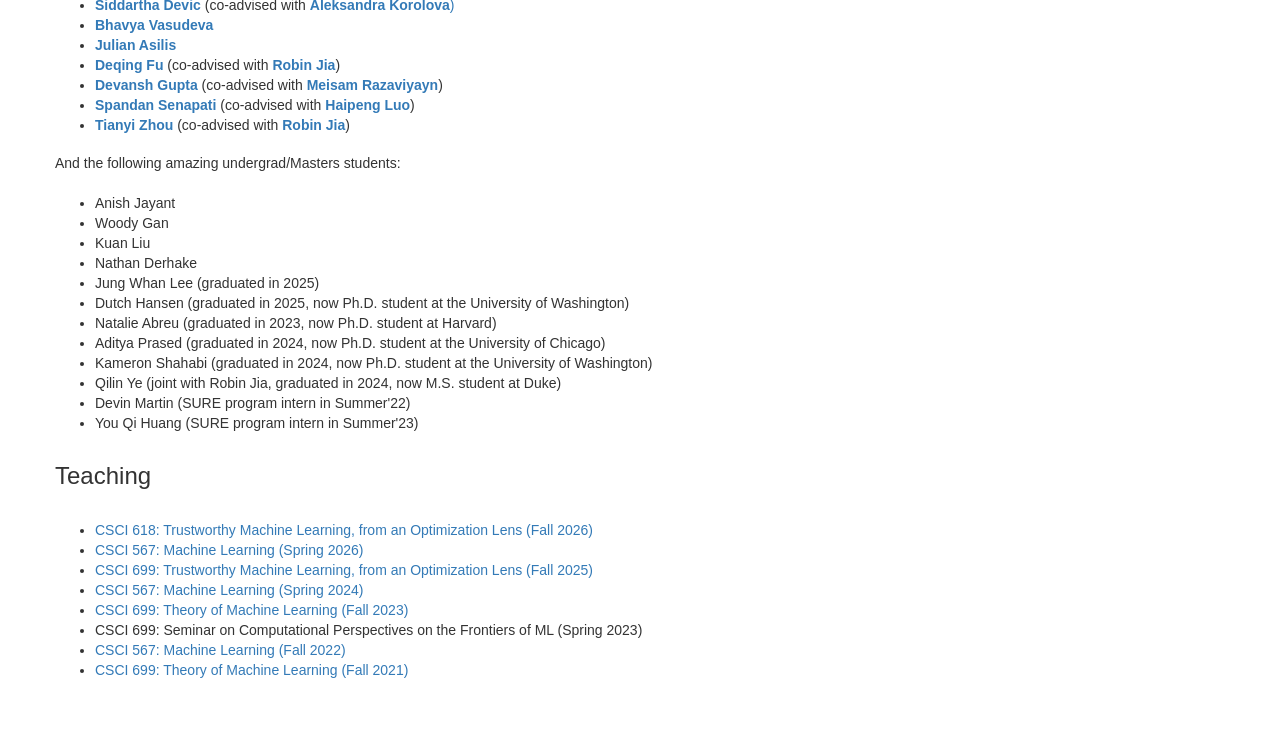
==== commit d053f51f: "ml" ====
--- a/index.html
+++ b/index.html
@@ -820,6 +820,7 @@
       <h3>Teaching</h3><br>
       
       <ul>
+        <li> <a href="https://vatsalsharan.github.io/fall26/">CSCI 618: Trustworthy Machine Learning, from an Optimization Lens (Fall 2026) </a>
       <li> <a href="https://vatsalsharan.github.io/spring26.html">CSCI 567: Machine Learning (Spring 2026) </a>
       <li> <a href="https://vatsalsharan.github.io/fall2025/">CSCI 699: Trustworthy Machine Learning, from an Optimization Lens (Fall 2025) </a>
           <li> <a href="https://vatsalsharan.github.io/spring24.html">CSCI 567: Machine Learning (Spring 2024) </a>
